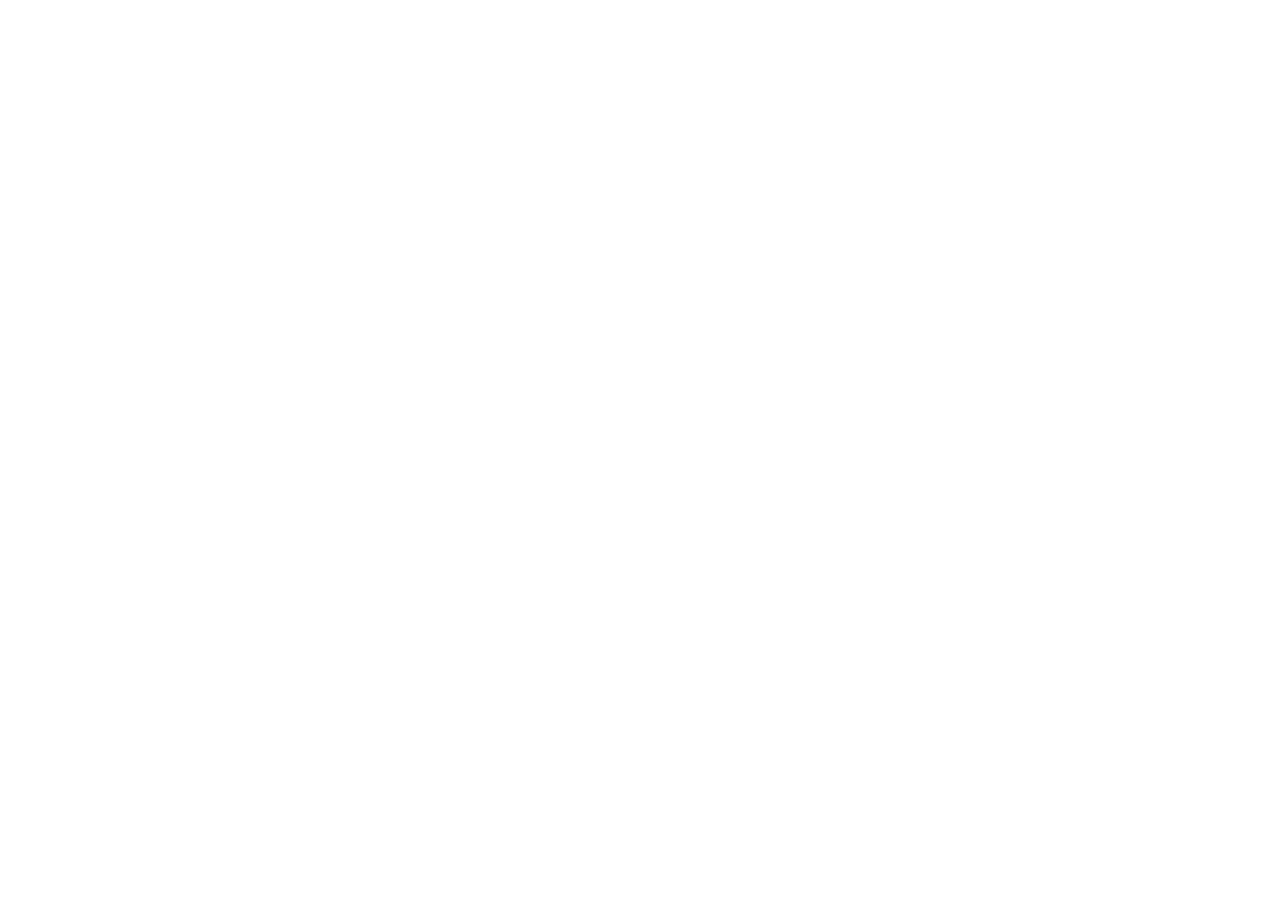
==== index.html @ 95be3ade "第一次提交" ====
<!DOCTYPE html>
<html lang="zh-CN">

<head>
    <meta charset="UTF-8">
    <meta name="viewport" content="width=device-width, user-scalable=no, initial-scale=1.0, maximum-scale=1.0, minimum-scale=1.0">
    <meta http-equiv="X-UA-Compatible" content="ie=edge">
    <title>Document</title>
</head>

<body>

</body>

</html>
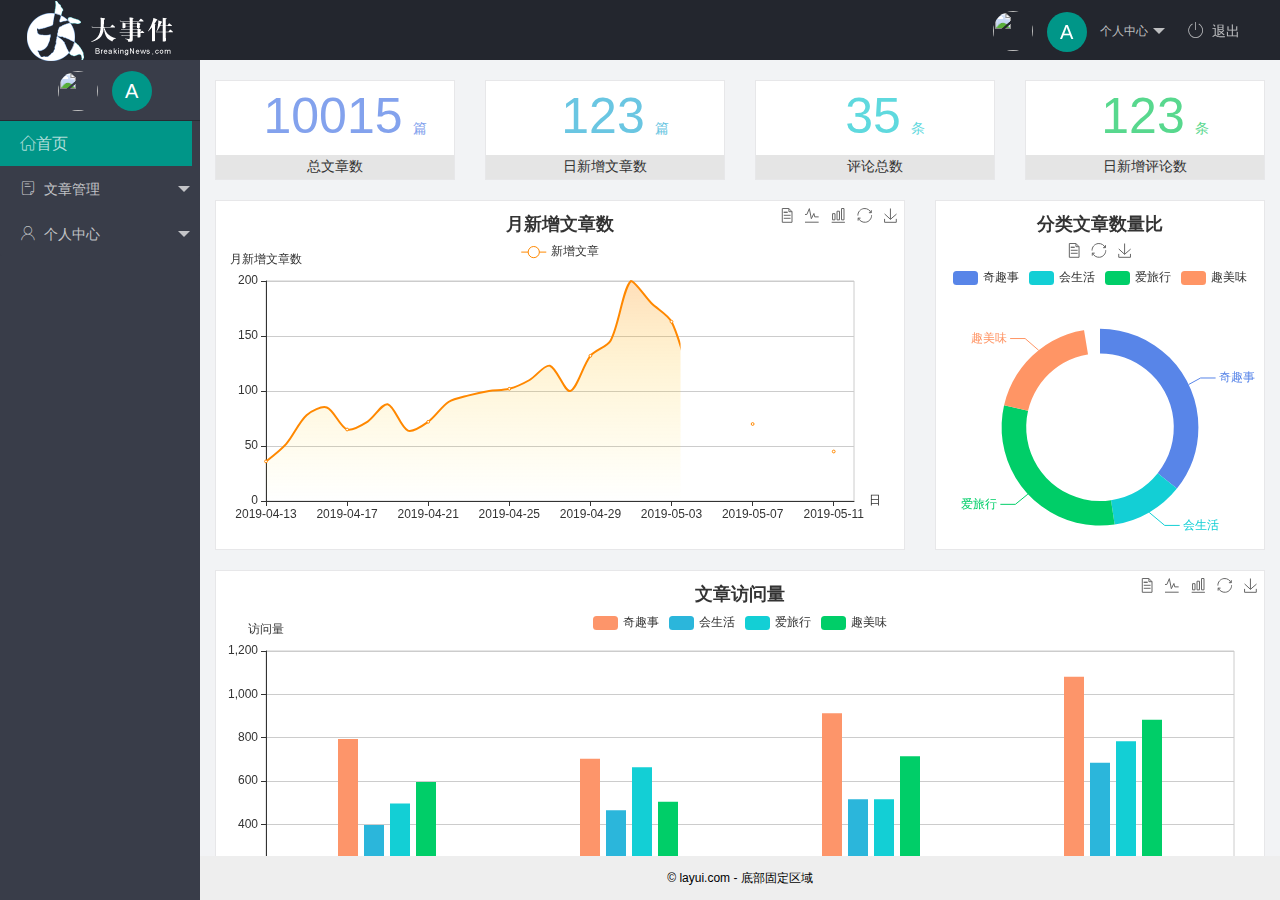
==== commit 7e9311ab: "完成首页开发" ====
--- a/index.html
+++ b/index.html
@@ -1,15 +1,96 @@
 <!DOCTYPE html>
-<html lang="zh-CN">
+<html>
 
 <head>
-    <meta charset="UTF-8">
-    <meta name="viewport" content="width=device-width, user-scalable=no, initial-scale=1.0, maximum-scale=1.0, minimum-scale=1.0">
-    <meta http-equiv="X-UA-Compatible" content="ie=edge">
-    <title>Document</title>
+    <meta charset="utf-8">
+    <meta name="viewport" content="width=device-width, initial-scale=1, maximum-scale=1">
+    <title>layout 后台大布局 - Layui</title>
+    <link rel="stylesheet" href="./assets/lib/layui/css/layui.css">
+    <!-- 使用第三方字体图标库，要引入相关字体图标css样式,是通过span标签引入的 -->
+    <link rel="stylesheet" href="./assets/fonts/iconfont.css">
+    <link rel="stylesheet" href="/assets/css/index.css">
 </head>
 
-<body>
+<body class=" layui-layout-body">
+    <div class="layui-layout layui-layout-admin">
+        <div class="layui-header">
+            <div class="layui-logo">
+                <img src="./assets/images/logo.png" alt="">
+            </div>
+            <!-- 头部区域（可配合layui已有的水平导航） -->
 
+            <ul class="layui-nav layui-layout-right">
+                <li class="layui-nav-item">
+                    <a href="javascript:;" class="userinfo">
+                        <img src="http://t.cn/RCzsdCq" class="layui-nav-img">
+                        <span class="text-avatar">A</span>
+                        个人中心
+                    </a>
+                    <dl class="layui-nav-child">
+                        <dd><a href="">基本资料</a></dd>
+                        <dd><a href="">安全设置</a></dd>
+                        <dd><a href="">重置密码</a></dd>
+                    </dl>
+                </li>
+
+                <li class="layui-nav-item"><a href="javascript:;" class="btnlogout"><span
+                            class="iconfont icon-tuichu"></span>退出</a></li>
+            </ul>
+        </div>
+
+        <div class="layui-side layui-bg-black">
+            <div class="layui-side-scroll">
+                <!-- 左侧单行头部区域 -->
+                <div class="userinfo">
+                    <img src="http://t.cn/RCzsdCq" class="layui-nav-img">
+                    <span class="text-avatar">A</span>
+                    <span class="welcome"></span>
+                </div>
+                <!-- 左侧导航区域（可配合layui已有的垂直导航） -->
+                <!--lay-shrink="all"在layui官网里面，页面元素，导航的导航基础属性里面，表示添加了这份个属性，便会让导航栏的打开状态互斥  -->
+                <ul class="layui-nav layui-nav-tree" lay-filter="test" lay-shrink="all">
+                    <li class="layui-nav-item"><a href="/home/dashboard.html" target="fm"
+                            class=" iconfont icon-home layui-this"></span>首页</a>
+                    </li>
+                    <!-- 在使用layui这个插件的时候想修改样式，注意、观察相同结构不同表现得差异，比如这个侧边栏导航栏，折叠和不折叠是由于一个类名得不同 -->
+                    <li class="layui-nav-item ">
+                        <a class="" href="javascript:;"><span class="iconfont icon-16"></span>文章管理</a>
+                        <dl class="layui-nav-child">
+                            <dd><a href="javascript:;"><i class="layui-icon layui-icon-app"></i> 文章类别</a></dd>
+                            <dd><a href="javascript:;"><i class="layui-icon layui-icon-app"></i> 文章列表</a></dd>
+                            <dd><a href="javascript:;"><i class="layui-icon layui-icon-app"></i> 发布文章</a></dd>
+
+                        </dl>
+                    </li>
+                    <li class="layui-nav-item">
+                        <a href="javascript:;"><span class="iconfont icon-user"></span>个人中心</a>
+                        <dl class="layui-nav-child">
+                            <dd><a href="javascript:;"><i class="layui-icon layui-icon-app"></i> 基本资料</a></dd>
+                            <dd><a href="javascript:;"><i class="layui-icon layui-icon-app"></i> 更换头像</a></dd>
+                            <dd><a href="javascript:;"><i class="layui-icon layui-icon-app"></i> 重置密码</a></dd>
+
+                        </dl>
+                    </li>
+                </ul>
+            </div>
+        </div>
+
+        <div class="layui-body">
+            <!-- 内容主体区域 -->
+            <!-- 设置iframe 的标签，name属性用来指定当前iframe 的名称：src 属性用来规定在iframe 中显示的文档URL，在点击需要跳转的a链接中添加target属性=fm=》指向跳转的ifram额区域 -->
+            <iframe name="fm" src="./home/dashboard.html" frameborder="0"></iframe>
+        </div>
+
+        <div class="layui-footer">
+            <!-- 底部固定区域 -->
+            © layui.com - 底部固定区域
+        </div>
+    </div>
+    <script src="./assets/lib/layui/layui.all.js"></script>
+    <script src="./assets/lib/jquery.js"></script>
+    <!-- 在该文件中会进行根路径的拼接 -->
+    <script src="./assets/js/baseAPI.js"></script>
+    <script src="./assets/js/index.js"></script>
 </body>
 
 </html>--- a/assets/lib/layui/css/layui.css
+++ b/assets/lib/layui/css/layui.css
@@ -0,0 +1,2 @@
+/** layui-v2.5.5 MIT License By https://www.layui.com */
+ .layui-inline,img{display:inline-block;vertical-align:middle}h1,h2,h3,h4,h5,h6{font-weight:400}.layui-edge,.layui-header,.layui-inline,.layui-main{position:relative}.layui-body,.layui-edge,.layui-elip{overflow:hidden}.layui-btn,.layui-edge,.layui-inline,img{vertical-align:middle}.layui-btn,.layui-disabled,.layui-icon,.layui-unselect{-moz-user-select:none;-webkit-user-select:none;-ms-user-select:none}.layui-elip,.layui-form-checkbox span,.layui-form-pane .layui-form-label{text-overflow:ellipsis;white-space:nowrap}.layui-breadcrumb,.layui-tree-btnGroup{visibility:hidden}blockquote,body,button,dd,div,dl,dt,form,h1,h2,h3,h4,h5,h6,input,li,ol,p,pre,td,textarea,th,ul{margin:0;padding:0;-webkit-tap-highlight-color:rgba(0,0,0,0)}a:active,a:hover{outline:0}img{border:none}li{list-style:none}table{border-collapse:collapse;border-spacing:0}h4,h5,h6{font-size:100%}button,input,optgroup,option,select,textarea{font-family:inherit;font-size:inherit;font-style:inherit;font-weight:inherit;outline:0}pre{white-space:pre-wrap;white-space:-moz-pre-wrap;white-space:-pre-wrap;white-space:-o-pre-wrap;word-wrap:break-word}body{line-height:24px;font:14px Helvetica Neue,Helvetica,PingFang SC,Tahoma,Arial,sans-serif}hr{height:1px;margin:10px 0;border:0;clear:both}a{color:#333;text-decoration:none}a:hover{color:#777}a cite{font-style:normal;*cursor:pointer}.layui-border-box,.layui-border-box *{box-sizing:border-box}.layui-box,.layui-box *{box-sizing:content-box}.layui-clear{clear:both;*zoom:1}.layui-clear:after{content:'\20';clear:both;*zoom:1;display:block;height:0}.layui-inline{*display:inline;*zoom:1}.layui-edge{display:inline-block;width:0;height:0;border-width:6px;border-style:dashed;border-color:transparent}.layui-edge-top{top:-4px;border-bottom-color:#999;border-bottom-style:solid}.layui-edge-right{border-left-color:#999;border-left-style:solid}.layui-edge-bottom{top:2px;border-top-color:#999;border-top-style:solid}.layui-edge-left{border-right-color:#999;border-right-style:solid}.layui-disabled,.layui-disabled:hover{color:#d2d2d2!important;cursor:not-allowed!important}.layui-circle{border-radius:100%}.layui-show{display:block!important}.layui-hide{display:none!important}@font-face{font-family:layui-icon;src:url(../font/iconfont.eot?v=250);src:url(../font/iconfont.eot?v=250#iefix) format('embedded-opentype'),url(../font/iconfont.woff2?v=250) format('woff2'),url(../font/iconfont.woff?v=250) format('woff'),url(../font/iconfont.ttf?v=250) format('truetype'),url(../font/iconfont.svg?v=250#layui-icon) format('svg')}.layui-icon{font-family:layui-icon!important;font-size:16px;font-style:normal;-webkit-font-smoothing:antialiased;-moz-osx-font-smoothing:grayscale}.layui-icon-reply-fill:before{content:"\e611"}.layui-icon-set-fill:before{content:"\e614"}.layui-icon-menu-fill:before{content:"\e60f"}.layui-icon-search:before{content:"\e615"}.layui-icon-share:before{content:"\e641"}.layui-icon-set-sm:before{content:"\e620"}.layui-icon-engine:before{content:"\e628"}.layui-icon-close:before{content:"\1006"}.layui-icon-close-fill:before{content:"\1007"}.layui-icon-chart-screen:before{content:"\e629"}.layui-icon-star:before{content:"\e600"}.layui-icon-circle-dot:before{content:"\e617"}.layui-icon-chat:before{content:"\e606"}.layui-icon-release:before{content:"\e609"}.layui-icon-list:before{content:"\e60a"}.layui-icon-chart:before{content:"\e62c"}.layui-icon-ok-circle:before{content:"\1005"}.layui-icon-layim-theme:before{content:"\e61b"}.layui-icon-table:before{content:"\e62d"}.layui-icon-right:before{content:"\e602"}.layui-icon-left:before{content:"\e603"}.layui-icon-cart-simple:before{content:"\e698"}.layui-icon-face-cry:before{content:"\e69c"}.layui-icon-face-smile:before{content:"\e6af"}.layui-icon-survey:before{content:"\e6b2"}.layui-icon-tree:before{content:"\e62e"}.layui-icon-upload-circle:before{content:"\e62f"}.layui-icon-add-circle:before{content:"\e61f"}.layui-icon-download-circle:before{content:"\e601"}.layui-icon-templeate-1:before{content:"\e630"}.layui-icon-util:before{content:"\e631"}.layui-icon-face-surprised:before{content:"\e664"}.layui-icon-edit:before{content:"\e642"}.layui-icon-speaker:before{content:"\e645"}.layui-icon-down:before{content:"\e61a"}.layui-icon-file:before{content:"\e621"}.layui-icon-layouts:before{content:"\e632"}.layui-icon-rate-half:before{content:"\e6c9"}.layui-icon-add-circle-fine:before{content:"\e608"}.layui-icon-prev-circle:before{content:"\e633"}.layui-icon-read:before{content:"\e705"}.layui-icon-404:before{content:"\e61c"}.layui-icon-carousel:before{content:"\e634"}.layui-icon-help:before{content:"\e607"}.layui-icon-code-circle:before{content:"\e635"}.layui-icon-water:before{content:"\e636"}.layui-icon-username:before{content:"\e66f"}.layui-icon-find-fill:before{content:"\e670"}.layui-icon-about:before{content:"\e60b"}.layui-icon-location:before{content:"\e715"}.layui-icon-up:before{content:"\e619"}.layui-icon-pause:before{content:"\e651"}.layui-icon-date:before{content:"\e637"}.layui-icon-layim-uploadfile:before{content:"\e61d"}.layui-icon-delete:before{content:"\e640"}.layui-icon-play:before{content:"\e652"}.layui-icon-top:before{content:"\e604"}.layui-icon-friends:before{content:"\e612"}.layui-icon-refresh-3:before{content:"\e9aa"}.layui-icon-ok:before{content:"\e605"}.layui-icon-layer:before{content:"\e638"}.layui-icon-face-smile-fine:before{content:"\e60c"}.layui-icon-dollar:before{content:"\e659"}.layui-icon-group:before{content:"\e613"}.layui-icon-layim-download:before{content:"\e61e"}.layui-icon-picture-fine:before{content:"\e60d"}.layui-icon-link:before{content:"\e64c"}.layui-icon-diamond:before{content:"\e735"}.layui-icon-log:before{content:"\e60e"}.layui-icon-rate-solid:before{content:"\e67a"}.layui-icon-fonts-del:before{content:"\e64f"}.layui-icon-unlink:before{content:"\e64d"}.layui-icon-fonts-clear:before{content:"\e639"}.layui-icon-triangle-r:before{content:"\e623"}.layui-icon-circle:before{content:"\e63f"}.layui-icon-radio:before{content:"\e643"}.layui-icon-align-center:before{content:"\e647"}.layui-icon-align-right:before{content:"\e648"}.layui-icon-align-left:before{content:"\e649"}.layui-icon-loading-1:before{content:"\e63e"}.layui-icon-return:before{content:"\e65c"}.layui-icon-fonts-strong:before{content:"\e62b"}.layui-icon-upload:before{content:"\e67c"}.layui-icon-dialogue:before{content:"\e63a"}.layui-icon-video:before{content:"\e6ed"}.layui-icon-headset:before{content:"\e6fc"}.layui-icon-cellphone-fine:before{content:"\e63b"}.layui-icon-add-1:before{content:"\e654"}.layui-icon-face-smile-b:before{content:"\e650"}.layui-icon-fonts-html:before{content:"\e64b"}.layui-icon-form:before{content:"\e63c"}.layui-icon-cart:before{content:"\e657"}.layui-icon-camera-fill:before{content:"\e65d"}.layui-icon-tabs:before{content:"\e62a"}.layui-icon-fonts-code:before{content:"\e64e"}.layui-icon-fire:before{content:"\e756"}.layui-icon-set:before{content:"\e716"}.layui-icon-fonts-u:before{content:"\e646"}.layui-icon-triangle-d:before{content:"\e625"}.layui-icon-tips:before{content:"\e702"}.layui-icon-picture:before{content:"\e64a"}.layui-icon-more-vertical:before{content:"\e671"}.layui-icon-flag:before{content:"\e66c"}.layui-icon-loading:before{content:"\e63d"}.layui-icon-fonts-i:before{content:"\e644"}.layui-icon-refresh-1:before{content:"\e666"}.layui-icon-rmb:before{content:"\e65e"}.layui-icon-home:before{content:"\e68e"}.layui-icon-user:before{content:"\e770"}.layui-icon-notice:before{content:"\e667"}.layui-icon-login-weibo:before{content:"\e675"}.layui-icon-voice:before{content:"\e688"}.layui-icon-upload-drag:before{content:"\e681"}.layui-icon-login-qq:before{content:"\e676"}.layui-icon-snowflake:before{content:"\e6b1"}.layui-icon-file-b:before{content:"\e655"}.layui-icon-template:before{content:"\e663"}.layui-icon-auz:before{content:"\e672"}.layui-icon-console:before{content:"\e665"}.layui-icon-app:before{content:"\e653"}.layui-icon-prev:before{content:"\e65a"}.layui-icon-website:before{content:"\e7ae"}.layui-icon-next:before{content:"\e65b"}.layui-icon-component:before{content:"\e857"}.layui-icon-more:before{content:"\e65f"}.layui-icon-login-wechat:before{content:"\e677"}.layui-icon-shrink-right:before{content:"\e668"}.layui-icon-spread-left:before{content:"\e66b"}.layui-icon-camera:before{content:"\e660"}.layui-icon-note:before{content:"\e66e"}.layui-icon-refresh:before{content:"\e669"}.layui-icon-female:before{content:"\e661"}.layui-icon-male:before{content:"\e662"}.layui-icon-password:before{content:"\e673"}.layui-icon-senior:before{content:"\e674"}.layui-icon-theme:before{content:"\e66a"}.layui-icon-tread:before{content:"\e6c5"}.layui-icon-praise:before{content:"\e6c6"}.layui-icon-star-fill:before{content:"\e658"}.layui-icon-rate:before{content:"\e67b"}.layui-icon-template-1:before{content:"\e656"}.layui-icon-vercode:before{content:"\e679"}.layui-icon-cellphone:before{content:"\e678"}.layui-icon-screen-full:before{content:"\e622"}.layui-icon-screen-restore:before{content:"\e758"}.layui-icon-cols:before{content:"\e610"}.layui-icon-export:before{content:"\e67d"}.layui-icon-print:before{content:"\e66d"}.layui-icon-slider:before{content:"\e714"}.layui-icon-addition:before{content:"\e624"}.layui-icon-subtraction:before{content:"\e67e"}.layui-icon-service:before{content:"\e626"}.layui-icon-transfer:before{content:"\e691"}.layui-main{width:1140px;margin:0 auto}.layui-header{z-index:1000;height:60px}.layui-header a:hover{transition:all .5s;-webkit-transition:all .5s}.layui-side{position:fixed;left:0;top:0;bottom:0;z-index:999;width:200px;overflow-x:hidden}.layui-side-scroll{position:relative;width:220px;height:100%;overflow-x:hidden}.layui-body{position:absolute;left:200px;right:0;top:0;bottom:0;z-index:998;width:auto;overflow-y:auto;box-sizing:border-box}.layui-layout-body{overflow:hidden}.layui-layout-admin .layui-header{background-color:#23262E}.layui-layout-admin .layui-side{top:60px;width:200px;overflow-x:hidden}.layui-layout-admin .layui-body{position:fixed;top:60px;bottom:44px}.layui-layout-admin .layui-main{width:auto;margin:0 15px}.layui-layout-admin .layui-footer{position:fixed;left:200px;right:0;bottom:0;height:44px;line-height:44px;padding:0 15px;background-color:#eee}.layui-layout-admin .layui-logo{position:absolute;left:0;top:0;width:200px;height:100%;line-height:60px;text-align:center;color:#009688;font-size:16px}.layui-layout-admin .layui-header .layui-nav{background:0 0}.layui-layout-left{position:absolute!important;left:200px;top:0}.layui-layout-right{position:absolute!important;right:0;top:0}.layui-container{position:relative;margin:0 auto;padding:0 15px;box-sizing:border-box}.layui-fluid{position:relative;margin:0 auto;padding:0 15px}.layui-row:after,.layui-row:before{content:'';display:block;clear:both}.layui-col-lg1,.layui-col-lg10,.layui-col-lg11,.layui-col-lg12,.layui-col-lg2,.layui-col-lg3,.layui-col-lg4,.layui-col-lg5,.layui-col-lg6,.layui-col-lg7,.layui-col-lg8,.layui-col-lg9,.layui-col-md1,.layui-col-md10,.layui-col-md11,.layui-col-md12,.layui-col-md2,.layui-col-md3,.layui-col-md4,.layui-col-md5,.layui-col-md6,.layui-col-md7,.layui-col-md8,.layui-col-md9,.layui-col-sm1,.layui-col-sm10,.layui-col-sm11,.layui-col-sm12,.layui-col-sm2,.layui-col-sm3,.layui-col-sm4,.layui-col-sm5,.layui-col-sm6,.layui-col-sm7,.layui-col-sm8,.layui-col-sm9,.layui-col-xs1,.layui-col-xs10,.layui-col-xs11,.layui-col-xs12,.layui-col-xs2,.layui-col-xs3,.layui-col-xs4,.layui-col-xs5,.layui-col-xs6,.layui-col-xs7,.layui-col-xs8,.layui-col-xs9{position:relative;display:block;box-sizing:border-box}.layui-col-xs1,.layui-col-xs10,.layui-col-xs11,.layui-col-xs12,.layui-col-xs2,.layui-col-xs3,.layui-col-xs4,.layui-col-xs5,.layui-col-xs6,.layui-col-xs7,.layui-col-xs8,.layui-col-xs9{float:left}.layui-col-xs1{width:8.33333333%}.layui-col-xs2{width:16.66666667%}.layui-col-xs3{width:25%}.layui-col-xs4{width:33.33333333%}.layui-col-xs5{width:41.66666667%}.layui-col-xs6{width:50%}.layui-col-xs7{width:58.33333333%}.layui-col-xs8{width:66.66666667%}.layui-col-xs9{width:75%}.layui-col-xs10{width:83.33333333%}.layui-col-xs11{width:91.66666667%}.layui-col-xs12{width:100%}.layui-col-xs-offset1{margin-left:8.33333333%}.layui-col-xs-offset2{margin-left:16.66666667%}.layui-col-xs-offset3{margin-left:25%}.layui-col-xs-offset4{margin-left:33.33333333%}.layui-col-xs-offset5{margin-left:41.66666667%}.layui-col-xs-offset6{margin-left:50%}.layui-col-xs-offset7{margin-left:58.33333333%}.layui-col-xs-offset8{margin-left:66.66666667%}.layui-col-xs-offset9{margin-left:75%}.layui-col-xs-offset10{margin-left:83.33333333%}.layui-col-xs-offset11{margin-left:91.66666667%}.layui-col-xs-offset12{margin-left:100%}@media screen and (max-width:768px){.layui-hide-xs{display:none!important}.layui-show-xs-block{display:block!important}.layui-show-xs-inline{display:inline!important}.layui-show-xs-inline-block{display:inline-block!important}}@media screen and (min-width:768px){.layui-container{width:750px}.layui-hide-sm{display:none!important}.layui-show-sm-block{display:block!important}.layui-show-sm-inline{display:inline!important}.layui-show-sm-inline-block{display:inline-block!important}.layui-col-sm1,.layui-col-sm10,.layui-col-sm11,.layui-col-sm12,.layui-col-sm2,.layui-col-sm3,.layui-col-sm4,.layui-col-sm5,.layui-col-sm6,.layui-col-sm7,.layui-col-sm8,.layui-col-sm9{float:left}.layui-col-sm1{width:8.33333333%}.layui-col-sm2{width:16.66666667%}.layui-col-sm3{width:25%}.layui-col-sm4{width:33.33333333%}.layui-col-sm5{width:41.66666667%}.layui-col-sm6{width:50%}.layui-col-sm7{width:58.33333333%}.layui-col-sm8{width:66.66666667%}.layui-col-sm9{width:75%}.layui-col-sm10{width:83.33333333%}.layui-col-sm11{width:91.66666667%}.layui-col-sm12{width:100%}.layui-col-sm-offset1{margin-left:8.33333333%}.layui-col-sm-offset2{margin-left:16.66666667%}.layui-col-sm-offset3{margin-left:25%}.layui-col-sm-offset4{margin-left:33.33333333%}.layui-col-sm-offset5{margin-left:41.66666667%}.layui-col-sm-offset6{margin-left:50%}.layui-col-sm-offset7{margin-left:58.33333333%}.layui-col-sm-offset8{margin-left:66.66666667%}.layui-col-sm-offset9{margin-left:75%}.layui-col-sm-offset10{margin-left:83.33333333%}.layui-col-sm-offset11{margin-left:91.66666667%}.layui-col-sm-offset12{margin-left:100%}}@media screen and (min-width:992px){.layui-container{width:970px}.layui-hide-md{display:none!important}.layui-show-md-block{display:block!important}.layui-show-md-inline{display:inline!important}.layui-show-md-inline-block{display:inline-block!important}.layui-col-md1,.layui-col-md10,.layui-col-md11,.layui-col-md12,.layui-col-md2,.layui-col-md3,.layui-col-md4,.layui-col-md5,.layui-col-md6,.layui-col-md7,.layui-col-md8,.layui-col-md9{float:left}.layui-col-md1{width:8.33333333%}.layui-col-md2{width:16.66666667%}.layui-col-md3{width:25%}.layui-col-md4{width:33.33333333%}.layui-col-md5{width:41.66666667%}.layui-col-md6{width:50%}.layui-col-md7{width:58.33333333%}.layui-col-md8{width:66.66666667%}.layui-col-md9{width:75%}.layui-col-md10{width:83.33333333%}.layui-col-md11{width:91.66666667%}.layui-col-md12{width:100%}.layui-col-md-offset1{margin-left:8.33333333%}.layui-col-md-offset2{margin-left:16.66666667%}.layui-col-md-offset3{margin-left:25%}.layui-col-md-offset4{margin-left:33.33333333%}.layui-col-md-offset5{margin-left:41.66666667%}.layui-col-md-offset6{margin-left:50%}.layui-col-md-offset7{margin-left:58.33333333%}.layui-col-md-offset8{margin-left:66.66666667%}.layui-col-md-offset9{margin-left:75%}.layui-col-md-offset10{margin-left:83.33333333%}.layui-col-md-offset11{margin-left:91.66666667%}.layui-col-md-offset12{margin-left:100%}}@media screen and (min-width:1200px){.layui-container{width:1170px}.layui-hide-lg{display:none!important}.layui-show-lg-block{display:block!important}.layui-show-lg-inline{display:inline!important}.layui-show-lg-inline-block{display:inline-block!important}.layui-col-lg1,.layui-col-lg10,.layui-col-lg11,.layui-col-lg12,.layui-col-lg2,.layui-col-lg3,.layui-col-lg4,.layui-col-lg5,.layui-col-lg6,.layui-col-lg7,.layui-col-lg8,.layui-col-lg9{float:left}.layui-col-lg1{width:8.33333333%}.layui-col-lg2{width:16.66666667%}.layui-col-lg3{width:25%}.layui-col-lg4{width:33.33333333%}.layui-col-lg5{width:41.66666667%}.layui-col-lg6{width:50%}.layui-col-lg7{width:58.33333333%}.layui-col-lg8{width:66.66666667%}.layui-col-lg9{width:75%}.layui-col-lg10{width:83.33333333%}.layui-col-lg11{width:91.66666667%}.layui-col-lg12{width:100%}.layui-col-lg-offset1{margin-left:8.33333333%}.layui-col-lg-offset2{margin-left:16.66666667%}.layui-col-lg-offset3{margin-left:25%}.layui-col-lg-offset4{margin-left:33.33333333%}.layui-col-lg-offset5{margin-left:41.66666667%}.layui-col-lg-offset6{margin-left:50%}.layui-col-lg-offset7{margin-left:58.33333333%}.layui-col-lg-offset8{margin-left:66.66666667%}.layui-col-lg-offset9{margin-left:75%}.layui-col-lg-offset10{margin-left:83.33333333%}.layui-col-lg-offset11{margin-left:91.66666667%}.layui-col-lg-offset12{margin-left:100%}}.layui-col-space1{margin:-.5px}.layui-col-space1>*{padding:.5px}.layui-col-space3{margin:-1.5px}.layui-col-space3>*{padding:1.5px}.layui-col-space5{margin:-2.5px}.layui-col-space5>*{padding:2.5px}.layui-col-space8{margin:-3.5px}.layui-col-space8>*{padding:3.5px}.layui-col-space10{margin:-5px}.layui-col-space10>*{padding:5px}.layui-col-space12{margin:-6px}.layui-col-space12>*{padding:6px}.layui-col-space15{margin:-7.5px}.layui-col-space15>*{padding:7.5px}.layui-col-space18{margin:-9px}.layui-col-space18>*{padding:9px}.layui-col-space20{margin:-10px}.layui-col-space20>*{padding:10px}.layui-col-space22{margin:-11px}.layui-col-space22>*{padding:11px}.layui-col-space25{margin:-12.5px}.layui-col-space25>*{padding:12.5px}.layui-col-space30{margin:-15px}.layui-col-space30>*{padding:15px}.layui-btn,.layui-input,.layui-select,.layui-textarea,.layui-upload-button{outline:0;-webkit-appearance:none;transition:all .3s;-webkit-transition:all .3s;box-sizing:border-box}.layui-elem-quote{margin-bottom:10px;padding:15px;line-height:22px;border-left:5px solid #009688;border-radius:0 2px 2px 0;background-color:#f2f2f2}.layui-quote-nm{border-style:solid;border-width:1px 1px 1px 5px;background:0 0}.layui-elem-field{margin-bottom:10px;padding:0;border-width:1px;border-style:solid}.layui-elem-field legend{margin-left:20px;padding:0 10px;font-size:20px;font-weight:300}.layui-field-title{margin:10px 0 20px;border-width:1px 0 0}.layui-field-box{padding:10px 15px}.layui-field-title .layui-field-box{padding:10px 0}.layui-progress{position:relative;height:6px;border-radius:20px;background-color:#e2e2e2}.layui-progress-bar{position:absolute;left:0;top:0;width:0;max-width:100%;height:6px;border-radius:20px;text-align:right;background-color:#5FB878;transition:all .3s;-webkit-transition:all .3s}.layui-progress-big,.layui-progress-big .layui-progress-bar{height:18px;line-height:18px}.layui-progress-text{position:relative;top:-20px;line-height:18px;font-size:12px;color:#666}.layui-progress-big .layui-progress-text{position:static;padding:0 10px;color:#fff}.layui-collapse{border-width:1px;border-style:solid;border-radius:2px}.layui-colla-content,.layui-colla-item{border-top-width:1px;border-top-style:solid}.layui-colla-item:first-child{border-top:none}.layui-colla-title{position:relative;height:42px;line-height:42px;padding:0 15px 0 35px;color:#333;background-color:#f2f2f2;cursor:pointer;font-size:14px;overflow:hidden}.layui-colla-content{display:none;padding:10px 15px;line-height:22px;color:#666}.layui-colla-icon{position:absolute;left:15px;top:0;font-size:14px}.layui-card{margin-bottom:15px;border-radius:2px;background-color:#fff;box-shadow:0 1px 2px 0 rgba(0,0,0,.05)}.layui-card:last-child{margin-bottom:0}.layui-card-header{position:relative;height:42px;line-height:42px;padding:0 15px;border-bottom:1px solid #f6f6f6;color:#333;border-radius:2px 2px 0 0;font-size:14px}.layui-bg-black,.layui-bg-blue,.layui-bg-cyan,.layui-bg-green,.layui-bg-orange,.layui-bg-red{color:#fff!important}.layui-card-body{position:relative;padding:10px 15px;line-height:24px}.layui-card-body[pad15]{padding:15px}.layui-card-body[pad20]{padding:20px}.layui-card-body .layui-table{margin:5px 0}.layui-card .layui-tab{margin:0}.layui-panel-window{position:relative;padding:15px;border-radius:0;border-top:5px solid #E6E6E6;background-color:#fff}.layui-auxiliar-moving{position:fixed;left:0;right:0;top:0;bottom:0;width:100%;height:100%;background:0 0;z-index:9999999999}.layui-form-label,.layui-form-mid,.layui-form-select,.layui-input-block,.layui-input-inline,.layui-textarea{position:relative}.layui-bg-red{background-color:#FF5722!important}.layui-bg-orange{background-color:#FFB800!important}.layui-bg-green{background-color:#009688!important}.layui-bg-cyan{background-color:#2F4056!important}.layui-bg-blue{background-color:#1E9FFF!important}.layui-bg-black{background-color:#393D49!important}.layui-bg-gray{background-color:#eee!important;color:#666!important}.layui-badge-rim,.layui-colla-content,.layui-colla-item,.layui-collapse,.layui-elem-field,.layui-form-pane .layui-form-item[pane],.layui-form-pane .layui-form-label,.layui-input,.layui-layedit,.layui-layedit-tool,.layui-quote-nm,.layui-select,.layui-tab-bar,.layui-tab-card,.layui-tab-title,.layui-tab-title .layui-this:after,.layui-textarea{border-color:#e6e6e6}.layui-timeline-item:before,hr{background-color:#e6e6e6}.layui-text{line-height:22px;font-size:14px;color:#666}.layui-text h1,.layui-text h2,.layui-text h3{font-weight:500;color:#333}.layui-text h1{font-size:30px}.layui-text h2{font-size:24px}.layui-text h3{font-size:18px}.layui-text a:not(.layui-btn){color:#01AAED}.layui-text a:not(.layui-btn):hover{text-decoration:underline}.layui-text ul{padding:5px 0 5px 15px}.layui-text ul li{margin-top:5px;list-style-type:disc}.layui-text em,.layui-word-aux{color:#999!important;padding:0 5px!important}.layui-btn{display:inline-block;height:38px;line-height:38px;padding:0 18px;background-color:#009688;color:#fff;white-space:nowrap;text-align:center;font-size:14px;border:none;border-radius:2px;cursor:pointer}.layui-btn:hover{opacity:.8;filter:alpha(opacity=80);color:#fff}.layui-btn:active{opacity:1;filter:alpha(opacity=100)}.layui-btn+.layui-btn{margin-left:10px}.layui-btn-container{font-size:0}.layui-btn-container .layui-btn{margin-right:10px;margin-bottom:10px}.layui-btn-container .layui-btn+.layui-btn{margin-left:0}.layui-table .layui-btn-container .layui-btn{margin-bottom:9px}.layui-btn-radius{border-radius:100px}.layui-btn .layui-icon{margin-right:3px;font-size:18px;vertical-align:bottom;vertical-align:middle\9}.layui-btn-primary{border:1px solid #C9C9C9;background-color:#fff;color:#555}.layui-btn-primary:hover{border-color:#009688;color:#333}.layui-btn-normal{background-color:#1E9FFF}.layui-btn-warm{background-color:#FFB800}.layui-btn-danger{background-color:#FF5722}.layui-btn-checked{background-color:#5FB878}.layui-btn-disabled,.layui-btn-disabled:active,.layui-btn-disabled:hover{border:1px solid #e6e6e6;background-color:#FBFBFB;color:#C9C9C9;cursor:not-allowed;opacity:1}.layui-btn-lg{height:44px;line-height:44px;padding:0 25px;font-size:16px}.layui-btn-sm{height:30px;line-height:30px;padding:0 10px;font-size:12px}.layui-btn-sm i{font-size:16px!important}.layui-btn-xs{height:22px;line-height:22px;padding:0 5px;font-size:12px}.layui-btn-xs i{font-size:14px!important}.layui-btn-group{display:inline-block;vertical-align:middle;font-size:0}.layui-btn-group .layui-btn{margin-left:0!important;margin-right:0!important;border-left:1px solid rgba(255,255,255,.5);border-radius:0}.layui-btn-group .layui-btn-primary{border-left:none}.layui-btn-group .layui-btn-primary:hover{border-color:#C9C9C9;color:#009688}.layui-btn-group .layui-btn:first-child{border-left:none;border-radius:2px 0 0 2px}.layui-btn-group .layui-btn-primary:first-child{border-left:1px solid #c9c9c9}.layui-btn-group .layui-btn:last-child{border-radius:0 2px 2px 0}.layui-btn-group .layui-btn+.layui-btn{margin-left:0}.layui-btn-group+.layui-btn-group{margin-left:10px}.layui-btn-fluid{width:100%}.layui-input,.layui-select,.layui-textarea{height:38px;line-height:1.3;line-height:38px\9;border-width:1px;border-style:solid;background-color:#fff;border-radius:2px}.layui-input::-webkit-input-placeholder,.layui-select::-webkit-input-placeholder,.layui-textarea::-webkit-input-placeholder{line-height:1.3}.layui-input,.layui-textarea{display:block;width:100%;padding-left:10px}.layui-input:hover,.layui-textarea:hover{border-color:#D2D2D2!important}.layui-input:focus,.layui-textarea:focus{border-color:#C9C9C9!important}.layui-textarea{min-height:100px;height:auto;line-height:20px;padding:6px 10px;resize:vertical}.layui-select{padding:0 10px}.layui-form input[type=checkbox],.layui-form input[type=radio],.layui-form select{display:none}.layui-form [lay-ignore]{display:initial}.layui-form-item{margin-bottom:15px;clear:both;*zoom:1}.layui-form-item:after{content:'\20';clear:both;*zoom:1;display:block;height:0}.layui-form-label{float:left;display:block;padding:9px 15px;width:80px;font-weight:400;line-height:20px;text-align:right}.layui-form-label-col{display:block;float:none;padding:9px 0;line-height:20px;text-align:left}.layui-form-item .layui-inline{margin-bottom:5px;margin-right:10px}.layui-input-block{margin-left:110px;min-height:36px}.layui-input-inline{display:inline-block;vertical-align:middle}.layui-form-item .layui-input-inline{float:left;width:190px;margin-right:10px}.layui-form-text .layui-input-inline{width:auto}.layui-form-mid{float:left;display:block;padding:9px 0!important;line-height:20px;margin-right:10px}.layui-form-danger+.layui-form-select .layui-input,.layui-form-danger:focus{border-color:#FF5722!important}.layui-form-select .layui-input{padding-right:30px;cursor:pointer}.layui-form-select .layui-edge{position:absolute;right:10px;top:50%;margin-top:-3px;cursor:pointer;border-width:6px;border-top-color:#c2c2c2;border-top-style:solid;transition:all .3s;-webkit-transition:all .3s}.layui-form-select dl{display:none;position:absolute;left:0;top:42px;padding:5px 0;z-index:899;min-width:100%;border:1px solid #d2d2d2;max-height:300px;overflow-y:auto;background-color:#fff;border-radius:2px;box-shadow:0 2px 4px rgba(0,0,0,.12);box-sizing:border-box}.layui-form-select dl dd,.layui-form-select dl dt{padding:0 10px;line-height:36px;white-space:nowrap;overflow:hidden;text-overflow:ellipsis}.layui-form-select dl dt{font-size:12px;color:#999}.layui-form-select dl dd{cursor:pointer}.layui-form-select dl dd:hover{background-color:#f2f2f2;-webkit-transition:.5s all;transition:.5s all}.layui-form-select .layui-select-group dd{padding-left:20px}.layui-form-select dl dd.layui-select-tips{padding-left:10px!important;color:#999}.layui-form-select dl dd.layui-this{background-color:#5FB878;color:#fff}.layui-form-checkbox,.layui-form-select dl dd.layui-disabled{background-color:#fff}.layui-form-selected dl{display:block}.layui-form-checkbox,.layui-form-checkbox *,.layui-form-switch{display:inline-block;vertical-align:middle}.layui-form-selected .layui-edge{margin-top:-9px;-webkit-transform:rotate(180deg);transform:rotate(180deg);margin-top:-3px\9}:root .layui-form-selected .layui-edge{margin-top:-9px\0/IE9}.layui-form-selectup dl{top:auto;bottom:42px}.layui-select-none{margin:5px 0;text-align:center;color:#999}.layui-select-disabled .layui-disabled{border-color:#eee!important}.layui-select-disabled .layui-edge{border-top-color:#d2d2d2}.layui-form-checkbox{position:relative;height:30px;line-height:30px;margin-right:10px;padding-right:30px;cursor:pointer;font-size:0;-webkit-transition:.1s linear;transition:.1s linear;box-sizing:border-box}.layui-form-checkbox span{padding:0 10px;height:100%;font-size:14px;border-radius:2px 0 0 2px;background-color:#d2d2d2;color:#fff;overflow:hidden}.layui-form-checkbox:hover span{background-color:#c2c2c2}.layui-form-checkbox i{position:absolute;right:0;top:0;width:30px;height:28px;border:1px solid #d2d2d2;border-left:none;border-radius:0 2px 2px 0;color:#fff;font-size:20px;text-align:center}.layui-form-checkbox:hover i{border-color:#c2c2c2;color:#c2c2c2}.layui-form-checked,.layui-form-checked:hover{border-color:#5FB878}.layui-form-checked span,.layui-form-checked:hover span{background-color:#5FB878}.layui-form-checked i,.layui-form-checked:hover i{color:#5FB878}.layui-form-item .layui-form-checkbox{margin-top:4px}.layui-form-checkbox[lay-skin=primary]{height:auto!important;line-height:normal!important;min-width:18px;min-height:18px;border:none!important;margin-right:0;padding-left:28px;padding-right:0;background:0 0}.layui-form-checkbox[lay-skin=primary] span{padding-left:0;padding-right:15px;line-height:18px;background:0 0;color:#666}.layui-form-checkbox[lay-skin=primary] i{right:auto;left:0;width:16px;height:16px;line-height:16px;border:1px solid #d2d2d2;font-size:12px;border-radius:2px;background-color:#fff;-webkit-transition:.1s linear;transition:.1s linear}.layui-form-checkbox[lay-skin=primary]:hover i{border-color:#5FB878;color:#fff}.layui-form-checked[lay-skin=primary] i{border-color:#5FB878!important;background-color:#5FB878;color:#fff}.layui-checkbox-disbaled[lay-skin=primary] span{background:0 0!important;color:#c2c2c2}.layui-checkbox-disbaled[lay-skin=primary]:hover i{border-color:#d2d2d2}.layui-form-item .layui-form-checkbox[lay-skin=primary]{margin-top:10px}.layui-form-switch{position:relative;height:22px;line-height:22px;min-width:35px;padding:0 5px;margin-top:8px;border:1px solid #d2d2d2;border-radius:20px;cursor:pointer;background-color:#fff;-webkit-transition:.1s linear;transition:.1s linear}.layui-form-switch i{position:absolute;left:5px;top:3px;width:16px;height:16px;border-radius:20px;background-color:#d2d2d2;-webkit-transition:.1s linear;transition:.1s linear}.layui-form-switch em{position:relative;top:0;width:25px;margin-left:21px;padding:0!important;text-align:center!important;color:#999!important;font-style:normal!important;font-size:12px}.layui-form-onswitch{border-color:#5FB878;background-color:#5FB878}.layui-checkbox-disbaled,.layui-checkbox-disbaled i{border-color:#e2e2e2!important}.layui-form-onswitch i{left:100%;margin-left:-21px;background-color:#fff}.layui-form-onswitch em{margin-left:5px;margin-right:21px;color:#fff!important}.layui-checkbox-disbaled span{background-color:#e2e2e2!important}.layui-checkbox-disbaled:hover i{color:#fff!important}[lay-radio]{display:none}.layui-form-radio,.layui-form-radio *{display:inline-block;vertical-align:middle}.layui-form-radio{line-height:28px;margin:6px 10px 0 0;padding-right:10px;cursor:pointer;font-size:0}.layui-form-radio *{font-size:14px}.layui-form-radio>i{margin-right:8px;font-size:22px;color:#c2c2c2}.layui-form-radio>i:hover,.layui-form-radioed>i{color:#5FB878}.layui-radio-disbaled>i{color:#e2e2e2!important}.layui-form-pane .layui-form-label{width:110px;padding:8px 15px;height:38px;line-height:20px;border-width:1px;border-style:solid;border-radius:2px 0 0 2px;text-align:center;background-color:#FBFBFB;overflow:hidden;box-sizing:border-box}.layui-form-pane .layui-input-inline{margin-left:-1px}.layui-form-pane .layui-input-block{margin-left:110px;left:-1px}.layui-form-pane .layui-input{border-radius:0 2px 2px 0}.layui-form-pane .layui-form-text .layui-form-label{float:none;width:100%;border-radius:2px;box-sizing:border-box;text-align:left}.layui-form-pane .layui-form-text .layui-input-inline{display:block;margin:0;top:-1px;clear:both}.layui-form-pane .layui-form-text .layui-input-block{margin:0;left:0;top:-1px}.layui-form-pane .layui-form-text .layui-textarea{min-height:100px;border-radius:0 0 2px 2px}.layui-form-pane .layui-form-checkbox{margin:4px 0 4px 10px}.layui-form-pane .layui-form-radio,.layui-form-pane .layui-form-switch{margin-top:6px;margin-left:10px}.layui-form-pane .layui-form-item[pane]{position:relative;border-width:1px;border-style:solid}.layui-form-pane .layui-form-item[pane] .layui-form-label{position:absolute;left:0;top:0;height:100%;border-width:0 1px 0 0}.layui-form-pane .layui-form-item[pane] .layui-input-inline{margin-left:110px}@media screen and (max-width:450px){.layui-form-item .layui-form-label{text-overflow:ellipsis;overflow:hidden;white-space:nowrap}.layui-form-item .layui-inline{display:block;margin-right:0;margin-bottom:20px;clear:both}.layui-form-item .layui-inline:after{content:'\20';clear:both;display:block;height:0}.layui-form-item .layui-input-inline{display:block;float:none;left:-3px;width:auto;margin:0 0 10px 112px}.layui-form-item .layui-input-inline+.layui-form-mid{margin-left:110px;top:-5px;padding:0}.layui-form-item .layui-form-checkbox{margin-right:5px;margin-bottom:5px}}.layui-layedit{border-width:1px;border-style:solid;border-radius:2px}.layui-layedit-tool{padding:3px 5px;border-bottom-width:1px;border-bottom-style:solid;font-size:0}.layedit-tool-fixed{position:fixed;top:0;border-top:1px solid #e2e2e2}.layui-layedit-tool .layedit-tool-mid,.layui-layedit-tool .layui-icon{display:inline-block;vertical-align:middle;text-align:center;font-size:14px}.layui-layedit-tool .layui-icon{position:relative;width:32px;height:30px;line-height:30px;margin:3px 5px;color:#777;cursor:pointer;border-radius:2px}.layui-layedit-tool .layui-icon:hover{color:#393D49}.layui-layedit-tool .layui-icon:active{color:#000}.layui-layedit-tool .layedit-tool-active{background-color:#e2e2e2;color:#000}.layui-layedit-tool .layui-disabled,.layui-layedit-tool .layui-disabled:hover{color:#d2d2d2;cursor:not-allowed}.layui-layedit-tool .layedit-tool-mid{width:1px;height:18px;margin:0 10px;background-color:#d2d2d2}.layedit-tool-html{width:50px!important;font-size:30px!important}.layedit-tool-b,.layedit-tool-code,.layedit-tool-help{font-size:16px!important}.layedit-tool-d,.layedit-tool-face,.layedit-tool-image,.layedit-tool-unlink{font-size:18px!important}.layedit-tool-image input{position:absolute;font-size:0;left:0;top:0;width:100%;height:100%;opacity:.01;filter:Alpha(opacity=1);cursor:pointer}.layui-layedit-iframe iframe{display:block;width:100%}#LAY_layedit_code{overflow:hidden}.layui-laypage{display:inline-block;*display:inline;*zoom:1;vertical-align:middle;margin:10px 0;font-size:0}.layui-laypage>a:first-child,.layui-laypage>a:first-child em{border-radius:2px 0 0 2px}.layui-laypage>a:last-child,.layui-laypage>a:last-child em{border-radius:0 2px 2px 0}.layui-laypage>:first-child{margin-left:0!important}.layui-laypage>:last-child{margin-right:0!important}.layui-laypage a,.layui-laypage button,.layui-laypage input,.layui-laypage select,.layui-laypage span{border:1px solid #e2e2e2}.layui-laypage a,.layui-laypage span{display:inline-block;*display:inline;*zoom:1;vertical-align:middle;padding:0 15px;height:28px;line-height:28px;margin:0 -1px 5px 0;background-color:#fff;color:#333;font-size:12px}.layui-flow-more a *,.layui-laypage input,.layui-table-view select[lay-ignore]{display:inline-block}.layui-laypage a:hover{color:#009688}.layui-laypage em{font-style:normal}.layui-laypage .layui-laypage-spr{color:#999;font-weight:700}.layui-laypage a{text-decoration:none}.layui-laypage .layui-laypage-curr{position:relative}.layui-laypage .layui-laypage-curr em{position:relative;color:#fff}.layui-laypage .layui-laypage-curr .layui-laypage-em{position:absolute;left:-1px;top:-1px;padding:1px;width:100%;height:100%;background-color:#009688}.layui-laypage-em{border-radius:2px}.layui-laypage-next em,.layui-laypage-prev em{font-family:Sim sun;font-size:16px}.layui-laypage .layui-laypage-count,.layui-laypage .layui-laypage-limits,.layui-laypage .layui-laypage-refresh,.layui-laypage .layui-laypage-skip{margin-left:10px;margin-right:10px;padding:0;border:none}.layui-laypage .layui-laypage-limits,.layui-laypage .layui-laypage-refresh{vertical-align:top}.layui-laypage .layui-laypage-refresh i{font-size:18px;cursor:pointer}.layui-laypage select{height:22px;padding:3px;border-radius:2px;cursor:pointer}.layui-laypage .layui-laypage-skip{height:30px;line-height:30px;color:#999}.layui-laypage button,.layui-laypage input{height:30px;line-height:30px;border-radius:2px;vertical-align:top;background-color:#fff;box-sizing:border-box}.layui-laypage input{width:40px;margin:0 10px;padding:0 3px;text-align:center}.layui-laypage input:focus,.layui-laypage select:focus{border-color:#009688!important}.layui-laypage button{margin-left:10px;padding:0 10px;cursor:pointer}.layui-table,.layui-table-view{margin:10px 0}.layui-flow-more{margin:10px 0;text-align:center;color:#999;font-size:14px}.layui-flow-more a{height:32px;line-height:32px}.layui-flow-more a *{vertical-align:top}.layui-flow-more a cite{padding:0 20px;border-radius:3px;background-color:#eee;color:#333;font-style:normal}.layui-flow-more a cite:hover{opacity:.8}.layui-flow-more a i{font-size:30px;color:#737383}.layui-table{width:100%;background-color:#fff;color:#666}.layui-table tr{transition:all .3s;-webkit-transition:all .3s}.layui-table th{text-align:left;font-weight:400}.layui-table tbody tr:hover,.layui-table thead tr,.layui-table-click,.layui-table-header,.layui-table-hover,.layui-table-mend,.layui-table-patch,.layui-table-tool,.layui-table-total,.layui-table-total tr,.layui-table[lay-even] tr:nth-child(even){background-color:#f2f2f2}.layui-table td,.layui-table th,.layui-table-col-set,.layui-table-fixed-r,.layui-table-grid-down,.layui-table-header,.layui-table-page,.layui-table-tips-main,.layui-table-tool,.layui-table-total,.layui-table-view,.layui-table[lay-skin=line],.layui-table[lay-skin=row]{border-width:1px;border-style:solid;border-color:#e6e6e6}.layui-table td,.layui-table th{position:relative;padding:9px 15px;min-height:20px;line-height:20px;font-size:14px}.layui-table[lay-skin=line] td,.layui-table[lay-skin=line] th{border-width:0 0 1px}.layui-table[lay-skin=row] td,.layui-table[lay-skin=row] th{border-width:0 1px 0 0}.layui-table[lay-skin=nob] td,.layui-table[lay-skin=nob] th{border:none}.layui-table img{max-width:100px}.layui-table[lay-size=lg] td,.layui-table[lay-size=lg] th{padding:15px 30px}.layui-table-view .layui-table[lay-size=lg] .layui-table-cell{height:40px;line-height:40px}.layui-table[lay-size=sm] td,.layui-table[lay-size=sm] th{font-size:12px;padding:5px 10px}.layui-table-view .layui-table[lay-size=sm] .layui-table-cell{height:20px;line-height:20px}.layui-table[lay-data]{display:none}.layui-table-box{position:relative;overflow:hidden}.layui-table-view .layui-table{position:relative;width:auto;margin:0}.layui-table-view .layui-table[lay-skin=line]{border-width:0 1px 0 0}.layui-table-view .layui-table[lay-skin=row]{border-width:0 0 1px}.layui-table-view .layui-table td,.layui-table-view .layui-table th{padding:5px 0;border-top:none;border-left:none}.layui-table-view .layui-table th.layui-unselect .layui-table-cell span{cursor:pointer}.layui-table-view .layui-table td{cursor:default}.layui-table-view .layui-table td[data-edit=text]{cursor:text}.layui-table-view .layui-form-checkbox[lay-skin=primary] i{width:18px;height:18px}.layui-table-view .layui-form-radio{line-height:0;padding:0}.layui-table-view .layui-form-radio>i{margin:0;font-size:20px}.layui-table-init{position:absolute;left:0;top:0;width:100%;height:100%;text-align:center;z-index:110}.layui-table-init .layui-icon{position:absolute;left:50%;top:50%;margin:-15px 0 0 -15px;font-size:30px;color:#c2c2c2}.layui-table-header{border-width:0 0 1px;overflow:hidden}.layui-table-header .layui-table{margin-bottom:-1px}.layui-table-tool .layui-inline[lay-event]{position:relative;width:26px;height:26px;padding:5px;line-height:16px;margin-right:10px;text-align:center;color:#333;border:1px solid #ccc;cursor:pointer;-webkit-transition:.5s all;transition:.5s all}.layui-table-tool .layui-inline[lay-event]:hover{border:1px solid #999}.layui-table-tool-temp{padding-right:120px}.layui-table-tool-self{position:absolute;right:17px;top:10px}.layui-table-tool .layui-table-tool-self .layui-inline[lay-event]{margin:0 0 0 10px}.layui-table-tool-panel{position:absolute;top:29px;left:-1px;padding:5px 0;min-width:150px;min-height:40px;border:1px solid #d2d2d2;text-align:left;overflow-y:auto;background-color:#fff;box-shadow:0 2px 4px rgba(0,0,0,.12)}.layui-table-cell,.layui-table-tool-panel li{overflow:hidden;text-overflow:ellipsis;white-space:nowrap}.layui-table-tool-panel li{padding:0 10px;line-height:30px;-webkit-transition:.5s all;transition:.5s all}.layui-table-tool-panel li .layui-form-checkbox[lay-skin=primary]{width:100%;padding-left:28px}.layui-table-tool-panel li:hover{background-color:#f2f2f2}.layui-table-tool-panel li .layui-form-checkbox[lay-skin=primary] i{position:absolute;left:0;top:0}.layui-table-tool-panel li .layui-form-checkbox[lay-skin=primary] span{padding:0}.layui-table-tool .layui-table-tool-self .layui-table-tool-panel{left:auto;right:-1px}.layui-table-col-set{position:absolute;right:0;top:0;width:20px;height:100%;border-width:0 0 0 1px;background-color:#fff}.layui-table-sort{width:10px;height:20px;margin-left:5px;cursor:pointer!important}.layui-table-sort .layui-edge{position:absolute;left:5px;border-width:5px}.layui-table-sort .layui-table-sort-asc{top:3px;border-top:none;border-bottom-style:solid;border-bottom-color:#b2b2b2}.layui-table-sort .layui-table-sort-asc:hover{border-bottom-color:#666}.layui-table-sort .layui-table-sort-desc{bottom:5px;border-bottom:none;border-top-style:solid;border-top-color:#b2b2b2}.layui-table-sort .layui-table-sort-desc:hover{border-top-color:#666}.layui-table-sort[lay-sort=asc] .layui-table-sort-asc{border-bottom-color:#000}.layui-table-sort[lay-sort=desc] .layui-table-sort-desc{border-top-color:#000}.layui-table-cell{height:28px;line-height:28px;padding:0 15px;position:relative;box-sizing:border-box}.layui-table-cell .layui-form-checkbox[lay-skin=primary]{top:-1px;padding:0}.layui-table-cell .layui-table-link{color:#01AAED}.laytable-cell-checkbox,.laytable-cell-numbers,.laytable-cell-radio,.laytable-cell-space{padding:0;text-align:center}.layui-table-body{position:relative;overflow:auto;margin-right:-1px;margin-bottom:-1px}.layui-table-body .layui-none{line-height:26px;padding:15px;text-align:center;color:#999}.layui-table-fixed{position:absolute;left:0;top:0;z-index:101}.layui-table-fixed .layui-table-body{overflow:hidden}.layui-table-fixed-l{box-shadow:0 -1px 8px rgba(0,0,0,.08)}.layui-table-fixed-r{left:auto;right:-1px;border-width:0 0 0 1px;box-shadow:-1px 0 8px rgba(0,0,0,.08)}.layui-table-fixed-r .layui-table-header{position:relative;overflow:visible}.layui-table-mend{position:absolute;right:-49px;top:0;height:100%;width:50px}.layui-table-tool{position:relative;z-index:890;width:100%;min-height:50px;line-height:30px;padding:10px 15px;border-width:0 0 1px}.layui-table-tool .layui-btn-container{margin-bottom:-10px}.layui-table-page,.layui-table-total{border-width:1px 0 0;margin-bottom:-1px;overflow:hidden}.layui-table-page{position:relative;width:100%;padding:7px 7px 0;height:41px;font-size:12px;white-space:nowrap}.layui-table-page>div{height:26px}.layui-table-page .layui-laypage{margin:0}.layui-table-page .layui-laypage a,.layui-table-page .layui-laypage span{height:26px;line-height:26px;margin-bottom:10px;border:none;background:0 0}.layui-table-page .layui-laypage a,.layui-table-page .layui-laypage span.layui-laypage-curr{padding:0 12px}.layui-table-page .layui-laypage span{margin-left:0;padding:0}.layui-table-page .layui-laypage .layui-laypage-prev{margin-left:-7px!important}.layui-table-page .layui-laypage .layui-laypage-curr .layui-laypage-em{left:0;top:0;padding:0}.layui-table-page .layui-laypage button,.layui-table-page .layui-laypage input{height:26px;line-height:26px}.layui-table-page .layui-laypage input{width:40px}.layui-table-page .layui-laypage button{padding:0 10px}.layui-table-page select{height:18px}.layui-table-patch .layui-table-cell{padding:0;width:30px}.layui-table-edit{position:absolute;left:0;top:0;width:100%;height:100%;padding:0 14px 1px;border-radius:0;box-shadow:1px 1px 20px rgba(0,0,0,.15)}.layui-table-edit:focus{border-color:#5FB878!important}select.layui-table-edit{padding:0 0 0 10px;border-color:#C9C9C9}.layui-table-view .layui-form-checkbox,.layui-table-view .layui-form-radio,.layui-table-view .layui-form-switch{top:0;margin:0;box-sizing:content-box}.layui-table-view .layui-form-checkbox{top:-1px;height:26px;line-height:26px}.layui-table-view .layui-form-checkbox i{height:26px}.layui-table-grid .layui-table-cell{overflow:visible}.layui-table-grid-down{position:absolute;top:0;right:0;width:26px;height:100%;padding:5px 0;border-width:0 0 0 1px;text-align:center;background-color:#fff;color:#999;cursor:pointer}.layui-table-grid-down .layui-icon{position:absolute;top:50%;left:50%;margin:-8px 0 0 -8px}.layui-table-grid-down:hover{background-color:#fbfbfb}body .layui-table-tips .layui-layer-content{background:0 0;padding:0;box-shadow:0 1px 6px rgba(0,0,0,.12)}.layui-table-tips-main{margin:-44px 0 0 -1px;max-height:150px;padding:8px 15px;font-size:14px;overflow-y:scroll;background-color:#fff;color:#666}.layui-table-tips-c{position:absolute;right:-3px;top:-13px;width:20px;height:20px;padding:3px;cursor:pointer;background-color:#666;border-radius:50%;color:#fff}.layui-table-tips-c:hover{background-color:#777}.layui-table-tips-c:before{position:relative;right:-2px}.layui-upload-file{display:none!important;opacity:.01;filter:Alpha(opacity=1)}.layui-upload-drag,.layui-upload-form,.layui-upload-wrap{display:inline-block}.layui-upload-list{margin:10px 0}.layui-upload-choose{padding:0 10px;color:#999}.layui-upload-drag{position:relative;padding:30px;border:1px dashed #e2e2e2;background-color:#fff;text-align:center;cursor:pointer;color:#999}.layui-upload-drag .layui-icon{font-size:50px;color:#009688}.layui-upload-drag[lay-over]{border-color:#009688}.layui-upload-iframe{position:absolute;width:0;height:0;border:0;visibility:hidden}.layui-upload-wrap{position:relative;vertical-align:middle}.layui-upload-wrap .layui-upload-file{display:block!important;position:absolute;left:0;top:0;z-index:10;font-size:100px;width:100%;height:100%;opacity:.01;filter:Alpha(opacity=1);cursor:pointer}.layui-transfer-active,.layui-transfer-box{display:inline-block;vertical-align:middle}.layui-transfer-box,.layui-transfer-header,.layui-transfer-search{border-width:0;border-style:solid;border-color:#e6e6e6}.layui-transfer-box{position:relative;border-width:1px;width:200px;height:360px;border-radius:2px;background-color:#fff}.layui-transfer-box .layui-form-checkbox{width:100%;margin:0!important}.layui-transfer-header{height:38px;line-height:38px;padding:0 10px;border-bottom-width:1px}.layui-transfer-search{position:relative;padding:10px;border-bottom-width:1px}.layui-transfer-search .layui-input{height:32px;padding-left:30px;font-size:12px}.layui-transfer-search .layui-icon-search{position:absolute;left:20px;top:50%;margin-top:-8px;color:#666}.layui-transfer-active{margin:0 15px}.layui-transfer-active .layui-btn{display:block;margin:0;padding:0 15px;background-color:#5FB878;border-color:#5FB878;color:#fff}.layui-transfer-active .layui-btn-disabled{background-color:#FBFBFB;border-color:#e6e6e6;color:#C9C9C9}.layui-transfer-active .layui-btn:first-child{margin-bottom:15px}.layui-transfer-active .layui-btn .layui-icon{margin:0;font-size:14px!important}.layui-transfer-data{padding:5px 0;overflow:auto}.layui-transfer-data li{height:32px;line-height:32px;padding:0 10px}.layui-transfer-data li:hover{background-color:#f2f2f2;transition:.5s all}.layui-transfer-data .layui-none{padding:15px 10px;text-align:center;color:#999}.layui-nav{position:relative;padding:0 20px;background-color:#393D49;color:#fff;border-radius:2px;font-size:0;box-sizing:border-box}.layui-nav *{font-size:14px}.layui-nav .layui-nav-item{position:relative;display:inline-block;*display:inline;*zoom:1;vertical-align:middle;line-height:60px}.layui-nav .layui-nav-item a{display:block;padding:0 20px;color:#fff;color:rgba(255,255,255,.7);transition:all .3s;-webkit-transition:all .3s}.layui-nav .layui-this:after,.layui-nav-bar,.layui-nav-tree .layui-nav-itemed:after{position:absolute;left:0;top:0;width:0;height:5px;background-color:#5FB878;transition:all .2s;-webkit-transition:all .2s}.layui-nav-bar{z-index:1000}.layui-nav .layui-nav-item a:hover,.layui-nav .layui-this a{color:#fff}.layui-nav .layui-this:after{content:'';top:auto;bottom:0;width:100%}.layui-nav-img{width:30px;height:30px;margin-right:10px;border-radius:50%}.layui-nav .layui-nav-more{content:'';width:0;height:0;border-style:solid dashed dashed;border-color:#fff transparent transparent;overflow:hidden;cursor:pointer;transition:all .2s;-webkit-transition:all .2s;position:absolute;top:50%;right:3px;margin-top:-3px;border-width:6px;border-top-color:rgba(255,255,255,.7)}.layui-nav .layui-nav-mored,.layui-nav-itemed>a .layui-nav-more{margin-top:-9px;border-style:dashed dashed solid;border-color:transparent transparent #fff}.layui-nav-child{display:none;position:absolute;left:0;top:65px;min-width:100%;line-height:36px;padding:5px 0;box-shadow:0 2px 4px rgba(0,0,0,.12);border:1px solid #d2d2d2;background-color:#fff;z-index:100;border-radius:2px;white-space:nowrap}.layui-nav .layui-nav-child a{color:#333}.layui-nav .layui-nav-child a:hover{background-color:#f2f2f2;color:#000}.layui-nav-child dd{position:relative}.layui-nav .layui-nav-child dd.layui-this a,.layui-nav-child dd.layui-this{background-color:#5FB878;color:#fff}.layui-nav-child dd.layui-this:after{display:none}.layui-nav-tree{width:200px;padding:0}.layui-nav-tree .layui-nav-item{display:block;width:100%;line-height:45px}.layui-nav-tree .layui-nav-item a{position:relative;height:45px;line-height:45px;text-overflow:ellipsis;overflow:hidden;white-space:nowrap}.layui-nav-tree .layui-nav-item a:hover{background-color:#4E5465}.layui-nav-tree .layui-nav-bar{width:5px;height:0;background-color:#009688}.layui-nav-tree .layui-nav-child dd.layui-this,.layui-nav-tree .layui-nav-child dd.layui-this a,.layui-nav-tree .layui-this,.layui-nav-tree .layui-this>a,.layui-nav-tree .layui-this>a:hover{background-color:#009688;color:#fff}.layui-nav-tree .layui-this:after{display:none}.layui-nav-itemed>a,.layui-nav-tree .layui-nav-title a,.layui-nav-tree .layui-nav-title a:hover{color:#fff!important}.layui-nav-tree .layui-nav-child{position:relative;z-index:0;top:0;border:none;box-shadow:none}.layui-nav-tree .layui-nav-child a{height:40px;line-height:40px;color:#fff;color:rgba(255,255,255,.7)}.layui-nav-tree .layui-nav-child,.layui-nav-tree .layui-nav-child a:hover{background:0 0;color:#fff}.layui-nav-tree .layui-nav-more{right:10px}.layui-nav-itemed>.layui-nav-child{display:block;padding:0;background-color:rgba(0,0,0,.3)!important}.layui-nav-itemed>.layui-nav-child>.layui-this>.layui-nav-child{display:block}.layui-nav-side{position:fixed;top:0;bottom:0;left:0;overflow-x:hidden;z-index:999}.layui-bg-blue .layui-nav-bar,.layui-bg-blue .layui-nav-itemed:after,.layui-bg-blue .layui-this:after{background-color:#93D1FF}.layui-bg-blue .layui-nav-child dd.layui-this{background-color:#1E9FFF}.layui-bg-blue .layui-nav-itemed>a,.layui-nav-tree.layui-bg-blue .layui-nav-title a,.layui-nav-tree.layui-bg-blue .layui-nav-title a:hover{background-color:#007DDB!important}.layui-breadcrumb{font-size:0}.layui-breadcrumb>*{font-size:14px}.layui-breadcrumb a{color:#999!important}.layui-breadcrumb a:hover{color:#5FB878!important}.layui-breadcrumb a cite{color:#666;font-style:normal}.layui-breadcrumb span[lay-separator]{margin:0 10px;color:#999}.layui-tab{margin:10px 0;text-align:left!important}.layui-tab[overflow]>.layui-tab-title{overflow:hidden}.layui-tab-title{position:relative;left:0;height:40px;white-space:nowrap;font-size:0;border-bottom-width:1px;border-bottom-style:solid;transition:all .2s;-webkit-transition:all .2s}.layui-tab-title li{display:inline-block;*display:inline;*zoom:1;vertical-align:middle;font-size:14px;transition:all .2s;-webkit-transition:all .2s;position:relative;line-height:40px;min-width:65px;padding:0 15px;text-align:center;cursor:pointer}.layui-tab-title li a{display:block}.layui-tab-title .layui-this{color:#000}.layui-tab-title .layui-this:after{position:absolute;left:0;top:0;content:'';width:100%;height:41px;border-width:1px;border-style:solid;border-bottom-color:#fff;border-radius:2px 2px 0 0;box-sizing:border-box;pointer-events:none}.layui-tab-bar{position:absolute;right:0;top:0;z-index:10;width:30px;height:39px;line-height:39px;border-width:1px;border-style:solid;border-radius:2px;text-align:center;background-color:#fff;cursor:pointer}.layui-tab-bar .layui-icon{position:relative;display:inline-block;top:3px;transition:all .3s;-webkit-transition:all .3s}.layui-tab-item{display:none}.layui-tab-more{padding-right:30px;height:auto!important;white-space:normal!important}.layui-tab-more li.layui-this:after{border-bottom-color:#e2e2e2;border-radius:2px}.layui-tab-more .layui-tab-bar .layui-icon{top:-2px;top:3px\9;-webkit-transform:rotate(180deg);transform:rotate(180deg)}:root .layui-tab-more .layui-tab-bar .layui-icon{top:-2px\0/IE9}.layui-tab-content{padding:10px}.layui-tab-title li .layui-tab-close{position:relative;display:inline-block;width:18px;height:18px;line-height:20px;margin-left:8px;top:1px;text-align:center;font-size:14px;color:#c2c2c2;transition:all .2s;-webkit-transition:all .2s}.layui-tab-title li .layui-tab-close:hover{border-radius:2px;background-color:#FF5722;color:#fff}.layui-tab-brief>.layui-tab-title .layui-this{color:#009688}.layui-tab-brief>.layui-tab-more li.layui-this:after,.layui-tab-brief>.layui-tab-title .layui-this:after{border:none;border-radius:0;border-bottom:2px solid #5FB878}.layui-tab-brief[overflow]>.layui-tab-title .layui-this:after{top:-1px}.layui-tab-card{border-width:1px;border-style:solid;border-radius:2px;box-shadow:0 2px 5px 0 rgba(0,0,0,.1)}.layui-tab-card>.layui-tab-title{background-color:#f2f2f2}.layui-tab-card>.layui-tab-title li{margin-right:-1px;margin-left:-1px}.layui-tab-card>.layui-tab-title .layui-this{background-color:#fff}.layui-tab-card>.layui-tab-title .layui-this:after{border-top:none;border-width:1px;border-bottom-color:#fff}.layui-tab-card>.layui-tab-title .layui-tab-bar{height:40px;line-height:40px;border-radius:0;border-top:none;border-right:none}.layui-tab-card>.layui-tab-more .layui-this{background:0 0;color:#5FB878}.layui-tab-card>.layui-tab-more .layui-this:after{border:none}.layui-timeline{padding-left:5px}.layui-timeline-item{position:relative;padding-bottom:20px}.layui-timeline-axis{position:absolute;left:-5px;top:0;z-index:10;width:20px;height:20px;line-height:20px;background-color:#fff;color:#5FB878;border-radius:50%;text-align:center;cursor:pointer}.layui-timeline-axis:hover{color:#FF5722}.layui-timeline-item:before{content:'';position:absolute;left:5px;top:0;z-index:0;width:1px;height:100%}.layui-timeline-item:last-child:before{display:none}.layui-timeline-item:first-child:before{display:block}.layui-timeline-content{padding-left:25px}.layui-timeline-title{position:relative;margin-bottom:10px}.layui-badge,.layui-badge-dot,.layui-badge-rim{position:relative;display:inline-block;padding:0 6px;font-size:12px;text-align:center;background-color:#FF5722;color:#fff;border-radius:2px}.layui-badge{height:18px;line-height:18px}.layui-badge-dot{width:8px;height:8px;padding:0;border-radius:50%}.layui-badge-rim{height:18px;line-height:18px;border-width:1px;border-style:solid;background-color:#fff;color:#666}.layui-btn .layui-badge,.layui-btn .layui-badge-dot{margin-left:5px}.layui-nav .layui-badge,.layui-nav .layui-badge-dot{position:absolute;top:50%;margin:-8px 6px 0}.layui-tab-title .layui-badge,.layui-tab-title .layui-badge-dot{left:5px;top:-2px}.layui-carousel{position:relative;left:0;top:0;background-color:#f8f8f8}.layui-carousel>[carousel-item]{position:relative;width:100%;height:100%;overflow:hidden}.layui-carousel>[carousel-item]:before{position:absolute;content:'\e63d';left:50%;top:50%;width:100px;line-height:20px;margin:-10px 0 0 -50px;text-align:center;color:#c2c2c2;font-family:layui-icon!important;font-size:30px;font-style:normal;-webkit-font-smoothing:antialiased;-moz-osx-font-smoothing:grayscale}.layui-carousel>[carousel-item]>*{display:none;position:absolute;left:0;top:0;width:100%;height:100%;background-color:#f8f8f8;transition-duration:.3s;-webkit-transition-duration:.3s}.layui-carousel-updown>*{-webkit-transition:.3s ease-in-out up;transition:.3s ease-in-out up}.layui-carousel-arrow{display:none\9;opacity:0;position:absolute;left:10px;top:50%;margin-top:-18px;width:36px;height:36px;line-height:36px;text-align:center;font-size:20px;border:0;border-radius:50%;background-color:rgba(0,0,0,.2);color:#fff;-webkit-transition-duration:.3s;transition-duration:.3s;cursor:pointer}.layui-carousel-arrow[lay-type=add]{left:auto!important;right:10px}.layui-carousel:hover .layui-carousel-arrow[lay-type=add],.layui-carousel[lay-arrow=always] .layui-carousel-arrow[lay-type=add]{right:20px}.layui-carousel[lay-arrow=always] .layui-carousel-arrow{opacity:1;left:20px}.layui-carousel[lay-arrow=none] .layui-carousel-arrow{display:none}.layui-carousel-arrow:hover,.layui-carousel-ind ul:hover{background-color:rgba(0,0,0,.35)}.layui-carousel:hover .layui-carousel-arrow{display:block\9;opacity:1;left:20px}.layui-carousel-ind{position:relative;top:-35px;width:100%;line-height:0!important;text-align:center;font-size:0}.layui-carousel[lay-indicator=outside]{margin-bottom:30px}.layui-carousel[lay-indicator=outside] .layui-carousel-ind{top:10px}.layui-carousel[lay-indicator=outside] .layui-carousel-ind ul{background-color:rgba(0,0,0,.5)}.layui-carousel[lay-indicator=none] .layui-carousel-ind{display:none}.layui-carousel-ind ul{display:inline-block;padding:5px;background-color:rgba(0,0,0,.2);border-radius:10px;-webkit-transition-duration:.3s;transition-duration:.3s}.layui-carousel-ind li{display:inline-block;width:10px;height:10px;margin:0 3px;font-size:14px;background-color:#e2e2e2;background-color:rgba(255,255,255,.5);border-radius:50%;cursor:pointer;-webkit-transition-duration:.3s;transition-duration:.3s}.layui-carousel-ind li:hover{background-color:rgba(255,255,255,.7)}.layui-carousel-ind li.layui-this{background-color:#fff}.layui-carousel>[carousel-item]>.layui-carousel-next,.layui-carousel>[carousel-item]>.layui-carousel-prev,.layui-carousel>[carousel-item]>.layui-this{display:block}.layui-carousel>[carousel-item]>.layui-this{left:0}.layui-carousel>[carousel-item]>.layui-carousel-prev{left:-100%}.layui-carousel>[carousel-item]>.layui-carousel-next{left:100%}.layui-carousel>[carousel-item]>.layui-carousel-next.layui-carousel-left,.layui-carousel>[carousel-item]>.layui-carousel-prev.layui-carousel-right{left:0}.layui-carousel>[carousel-item]>.layui-this.layui-carousel-left{left:-100%}.layui-carousel>[carousel-item]>.layui-this.layui-carousel-right{left:100%}.layui-carousel[lay-anim=updown] .layui-carousel-arrow{left:50%!important;top:20px;margin:0 0 0 -18px}.layui-carousel[lay-anim=updown]>[carousel-item]>*,.layui-carousel[lay-anim=fade]>[carousel-item]>*{left:0!important}.layui-carousel[lay-anim=updown] .layui-carousel-arrow[lay-type=add]{top:auto!important;bottom:20px}.layui-carousel[lay-anim=updown] .layui-carousel-ind{position:absolute;top:50%;right:20px;width:auto;height:auto}.layui-carousel[lay-anim=updown] .layui-carousel-ind ul{padding:3px 5px}.layui-carousel[lay-anim=updown] .layui-carousel-ind li{display:block;margin:6px 0}.layui-carousel[lay-anim=updown]>[carousel-item]>.layui-this{top:0}.layui-carousel[lay-anim=updown]>[carousel-item]>.layui-carousel-prev{top:-100%}.layui-carousel[lay-anim=updown]>[carousel-item]>.layui-carousel-next{top:100%}.layui-carousel[lay-anim=updown]>[carousel-item]>.layui-carousel-next.layui-carousel-left,.layui-carousel[lay-anim=updown]>[carousel-item]>.layui-carousel-prev.layui-carousel-right{top:0}.layui-carousel[lay-anim=updown]>[carousel-item]>.layui-this.layui-carousel-left{top:-100%}.layui-carousel[lay-anim=updown]>[carousel-item]>.layui-this.layui-carousel-right{top:100%}.layui-carousel[lay-anim=fade]>[carousel-item]>.layui-carousel-next,.layui-carousel[lay-anim=fade]>[carousel-item]>.layui-carousel-prev{opacity:0}.layui-carousel[lay-anim=fade]>[carousel-item]>.layui-carousel-next.layui-carousel-left,.layui-carousel[lay-anim=fade]>[carousel-item]>.layui-carousel-prev.layui-carousel-right{opacity:1}.layui-carousel[lay-anim=fade]>[carousel-item]>.layui-this.layui-carousel-left,.layui-carousel[lay-anim=fade]>[carousel-item]>.layui-this.layui-carousel-right{opacity:0}.layui-fixbar{position:fixed;right:15px;bottom:15px;z-index:999999}.layui-fixbar li{width:50px;height:50px;line-height:50px;margin-bottom:1px;text-align:center;cursor:pointer;font-size:30px;background-color:#9F9F9F;color:#fff;border-radius:2px;opacity:.95}.layui-fixbar li:hover{opacity:.85}.layui-fixbar li:active{opacity:1}.layui-fixbar .layui-fixbar-top{display:none;font-size:40px}body .layui-util-face{border:none;background:0 0}body .layui-util-face .layui-layer-content{padding:0;background-color:#fff;color:#666;box-shadow:none}.layui-util-face .layui-layer-TipsG{display:none}.layui-util-face ul{position:relative;width:372px;padding:10px;border:1px solid #D9D9D9;background-color:#fff;box-shadow:0 0 20px rgba(0,0,0,.2)}.layui-util-face ul li{cursor:pointer;float:left;border:1px solid #e8e8e8;height:22px;width:26px;overflow:hidden;margin:-1px 0 0 -1px;padding:4px 2px;text-align:center}.layui-util-face ul li:hover{position:relative;z-index:2;border:1px solid #eb7350;background:#fff9ec}.layui-code{position:relative;margin:10px 0;padding:15px;line-height:20px;border:1px solid #ddd;border-left-width:6px;background-color:#F2F2F2;color:#333;font-family:Courier New;font-size:12px}.layui-rate,.layui-rate *{display:inline-block;vertical-align:middle}.layui-rate{padding:10px 5px 10px 0;font-size:0}.layui-rate li i.layui-icon{font-size:20px;color:#FFB800;margin-right:5px;transition:all .3s;-webkit-transition:all .3s}.layui-rate li i:hover{cursor:pointer;transform:scale(1.12);-webkit-transform:scale(1.12)}.layui-rate[readonly] li i:hover{cursor:default;transform:scale(1)}.layui-colorpicker{width:26px;height:26px;border:1px solid #e6e6e6;padding:5px;border-radius:2px;line-height:24px;display:inline-block;cursor:pointer;transition:all .3s;-webkit-transition:all .3s}.layui-colorpicker:hover{border-color:#d2d2d2}.layui-colorpicker.layui-colorpicker-lg{width:34px;height:34px;line-height:32px}.layui-colorpicker.layui-colorpicker-sm{width:24px;height:24px;line-height:22px}.layui-colorpicker.layui-colorpicker-xs{width:22px;height:22px;line-height:20px}.layui-colorpicker-trigger-bgcolor{display:block;background:url([data-uri]);border-radius:2px}.layui-colorpicker-trigger-span{display:block;height:100%;box-sizing:border-box;border:1px solid rgba(0,0,0,.15);border-radius:2px;text-align:center}.layui-colorpicker-trigger-i{display:inline-block;color:#FFF;font-size:12px}.layui-colorpicker-trigger-i.layui-icon-close{color:#999}.layui-colorpicker-main{position:absolute;z-index:66666666;width:280px;padding:7px;background:#FFF;border:1px solid #d2d2d2;border-radius:2px;box-shadow:0 2px 4px rgba(0,0,0,.12)}.layui-colorpicker-main-wrapper{height:180px;position:relative}.layui-colorpicker-basis{width:260px;height:100%;position:relative}.layui-colorpicker-basis-white{width:100%;height:100%;position:absolute;top:0;left:0;background:linear-gradient(90deg,#FFF,hsla(0,0%,100%,0))}.layui-colorpicker-basis-black{width:100%;height:100%;position:absolute;top:0;left:0;background:linear-gradient(0deg,#000,transparent)}.layui-colorpicker-basis-cursor{width:10px;height:10px;border:1px solid #FFF;border-radius:50%;position:absolute;top:-3px;right:-3px;cursor:pointer}.layui-colorpicker-side{position:absolute;top:0;right:0;width:12px;height:100%;background:linear-gradient(red,#FF0,#0F0,#0FF,#00F,#F0F,red)}.layui-colorpicker-side-slider{width:100%;height:5px;box-shadow:0 0 1px #888;box-sizing:border-box;background:#FFF;border-radius:1px;border:1px solid #f0f0f0;cursor:pointer;position:absolute;left:0}.layui-colorpicker-main-alpha{display:none;height:12px;margin-top:7px;background:url([data-uri])}.layui-colorpicker-alpha-bgcolor{height:100%;position:relative}.layui-colorpicker-alpha-slider{width:5px;height:100%;box-shadow:0 0 1px #888;box-sizing:border-box;background:#FFF;border-radius:1px;border:1px solid #f0f0f0;cursor:pointer;position:absolute;top:0}.layui-colorpicker-main-pre{padding-top:7px;font-size:0}.layui-colorpicker-pre{width:20px;height:20px;border-radius:2px;display:inline-block;margin-left:6px;margin-bottom:7px;cursor:pointer}.layui-colorpicker-pre:nth-child(11n+1){margin-left:0}.layui-colorpicker-pre-isalpha{background:url([data-uri])}.layui-colorpicker-pre.layui-this{box-shadow:0 0 3px 2px rgba(0,0,0,.15)}.layui-colorpicker-pre>div{height:100%;border-radius:2px}.layui-colorpicker-main-input{text-align:right;padding-top:7px}.layui-colorpicker-main-input .layui-btn-container .layui-btn{margin:0 0 0 10px}.layui-colorpicker-main-input div.layui-inline{float:left;margin-right:10px;font-size:14px}.layui-colorpicker-main-input input.layui-input{width:150px;height:30px;color:#666}.layui-slider{height:4px;background:#e2e2e2;border-radius:3px;position:relative;cursor:pointer}.layui-slider-bar{border-radius:3px;position:absolute;height:100%}.layui-slider-step{position:absolute;top:0;width:4px;height:4px;border-radius:50%;background:#FFF;-webkit-transform:translateX(-50%);transform:translateX(-50%)}.layui-slider-wrap{width:36px;height:36px;position:absolute;top:-16px;-webkit-transform:translateX(-50%);transform:translateX(-50%);z-index:10;text-align:center}.layui-slider-wrap-btn{width:12px;height:12px;border-radius:50%;background:#FFF;display:inline-block;vertical-align:middle;cursor:pointer;transition:.3s}.layui-slider-wrap:after{content:"";height:100%;display:inline-block;vertical-align:middle}.layui-slider-wrap-btn.layui-slider-hover,.layui-slider-wrap-btn:hover{transform:scale(1.2)}.layui-slider-wrap-btn.layui-disabled:hover{transform:scale(1)!important}.layui-slider-tips{position:absolute;top:-42px;z-index:66666666;white-space:nowrap;display:none;-webkit-transform:translateX(-50%);transform:translateX(-50%);color:#FFF;background:#000;border-radius:3px;height:25px;line-height:25px;padding:0 10px}.layui-slider-tips:after{content:'';position:absolute;bottom:-12px;left:50%;margin-left:-6px;width:0;height:0;border-width:6px;border-style:solid;border-color:#000 transparent transparent}.layui-slider-input{width:70px;height:32px;border:1px solid #e6e6e6;border-radius:3px;font-size:16px;line-height:32px;position:absolute;right:0;top:-15px}.layui-slider-input-btn{display:none;position:absolute;top:0;right:0;width:20px;height:100%;border-left:1px solid #d2d2d2}.layui-slider-input-btn i{cursor:pointer;position:absolute;right:0;bottom:0;width:20px;height:50%;font-size:12px;line-height:16px;text-align:center;color:#999}.layui-slider-input-btn i:first-child{top:0;border-bottom:1px solid #d2d2d2}.layui-slider-input-txt{height:100%;font-size:14px}.layui-slider-input-txt input{height:100%;border:none}.layui-slider-input-btn i:hover{color:#009688}.layui-slider-vertical{width:4px;margin-left:34px}.layui-slider-vertical .layui-slider-bar{width:4px}.layui-slider-vertical .layui-slider-step{top:auto;left:0;-webkit-transform:translateY(50%);transform:translateY(50%)}.layui-slider-vertical .layui-slider-wrap{top:auto;left:-16px;-webkit-transform:translateY(50%);transform:translateY(50%)}.layui-slider-vertical .layui-slider-tips{top:auto;left:2px}@media \0screen{.layui-slider-wrap-btn{margin-left:-20px}.layui-slider-vertical .layui-slider-wrap-btn{margin-left:0;margin-bottom:-20px}.layui-slider-vertical .layui-slider-tips{margin-left:-8px}.layui-slider>span{margin-left:8px}}.layui-tree{line-height:22px}.layui-tree .layui-form-checkbox{margin:0!important}.layui-tree-set{width:100%;position:relative}.layui-tree-pack{display:none;padding-left:20px;position:relative}.layui-tree-iconClick,.layui-tree-main{display:inline-block;vertical-align:middle}.layui-tree-line .layui-tree-pack{padding-left:27px}.layui-tree-line .layui-tree-set .layui-tree-set:after{content:'';position:absolute;top:14px;left:-9px;width:17px;height:0;border-top:1px dotted #c0c4cc}.layui-tree-entry{position:relative;padding:3px 0;height:20px;white-space:nowrap}.layui-tree-entry:hover{background-color:#eee}.layui-tree-line .layui-tree-entry:hover{background-color:rgba(0,0,0,0)}.layui-tree-line .layui-tree-entry:hover .layui-tree-txt{color:#999;text-decoration:underline;transition:.3s}.layui-tree-main{cursor:pointer;padding-right:10px}.layui-tree-line .layui-tree-set:before{content:'';position:absolute;top:0;left:-9px;width:0;height:100%;border-left:1px dotted #c0c4cc}.layui-tree-line .layui-tree-set.layui-tree-setLineShort:before{height:13px}.layui-tree-line .layui-tree-set.layui-tree-setHide:before{height:0}.layui-tree-iconClick{position:relative;height:20px;line-height:20px;margin:0 10px;color:#c0c4cc}.layui-tree-icon{height:12px;line-height:12px;width:12px;text-align:center;border:1px solid #c0c4cc}.layui-tree-iconClick .layui-icon{font-size:18px}.layui-tree-icon .layui-icon{font-size:12px;color:#666}.layui-tree-iconArrow{padding:0 5px}.layui-tree-iconArrow:after{content:'';position:absolute;left:4px;top:3px;z-index:100;width:0;height:0;border-width:5px;border-style:solid;border-color:transparent transparent transparent #c0c4cc;transition:.5s}.layui-tree-btnGroup,.layui-tree-editInput{position:relative;vertical-align:middle;display:inline-block}.layui-tree-spread>.layui-tree-entry>.layui-tree-iconClick>.layui-tree-iconArrow:after{transform:rotate(90deg) translate(3px,4px)}.layui-tree-txt{display:inline-block;vertical-align:middle;color:#555}.layui-tree-search{margin-bottom:15px;color:#666}.layui-tree-btnGroup .layui-icon{display:inline-block;vertical-align:middle;padding:0 2px;cursor:pointer}.layui-tree-btnGroup .layui-icon:hover{color:#999;transition:.3s}.layui-tree-entry:hover .layui-tree-btnGroup{visibility:visible}.layui-tree-editInput{height:20px;line-height:20px;padding:0 3px;border:none;background-color:rgba(0,0,0,.05)}.layui-tree-emptyText{text-align:center;color:#999}.layui-anim{-webkit-animation-duration:.3s;animation-duration:.3s;-webkit-animation-fill-mode:both;animation-fill-mode:both}.layui-anim.layui-icon{display:inline-block}.layui-anim-loop{-webkit-animation-iteration-count:infinite;animation-iteration-count:infinite}.layui-trans,.layui-trans a{transition:all .3s;-webkit-transition:all .3s}@-webkit-keyframes layui-rotate{from{-webkit-transform:rotate(0)}to{-webkit-transform:rotate(360deg)}}@keyframes layui-rotate{from{transform:rotate(0)}to{transform:rotate(360deg)}}.layui-anim-rotate{-webkit-animation-name:layui-rotate;animation-name:layui-rotate;-webkit-animation-duration:1s;animation-duration:1s;-webkit-animation-timing-function:linear;animation-timing-function:linear}@-webkit-keyframes layui-up{from{-webkit-transform:translate3d(0,100%,0);opacity:.3}to{-webkit-transform:translate3d(0,0,0);opacity:1}}@keyframes layui-up{from{transform:translate3d(0,100%,0);opacity:.3}to{transform:translate3d(0,0,0);opacity:1}}.layui-anim-up{-webkit-animation-name:layui-up;animation-name:layui-up}@-webkit-keyframes layui-upbit{from{-webkit-transform:translate3d(0,30px,0);opacity:.3}to{-webkit-transform:translate3d(0,0,0);opacity:1}}@keyframes layui-upbit{from{transform:translate3d(0,30px,0);opacity:.3}to{transform:translate3d(0,0,0);opacity:1}}.layui-anim-upbit{-webkit-animation-name:layui-upbit;animation-name:layui-upbit}@-webkit-keyframes layui-scale{0%{opacity:.3;-webkit-transform:scale(.5)}100%{opacity:1;-webkit-transform:scale(1)}}@keyframes layui-scale{0%{opacity:.3;-ms-transform:scale(.5);transform:scale(.5)}100%{opacity:1;-ms-transform:scale(1);transform:scale(1)}}.layui-anim-scale{-webkit-animation-name:layui-scale;animation-name:layui-scale}@-webkit-keyframes layui-scale-spring{0%{opacity:.5;-webkit-transform:scale(.5)}80%{opacity:.8;-webkit-transform:scale(1.1)}100%{opacity:1;-webkit-transform:scale(1)}}@keyframes layui-scale-spring{0%{opacity:.5;transform:scale(.5)}80%{opacity:.8;transform:scale(1.1)}100%{opacity:1;transform:scale(1)}}.layui-anim-scaleSpring{-webkit-animation-name:layui-scale-spring;animation-name:layui-scale-spring}@-webkit-keyframes layui-fadein{0%{opacity:0}100%{opacity:1}}@keyframes layui-fadein{0%{opacity:0}100%{opacity:1}}.layui-anim-fadein{-webkit-animation-name:layui-fadein;animation-name:layui-fadein}@-webkit-keyframes layui-fadeout{0%{opacity:1}100%{opacity:0}}@keyframes layui-fadeout{0%{opacity:1}100%{opacity:0}}.layui-anim-fadeout{-webkit-animation-name:layui-fadeout;animation-name:layui-fadeout}--- a/assets/fonts/iconfont.css
+++ b/assets/fonts/iconfont.css
@@ -0,0 +1,37 @@
+@font-face {font-family: "iconfont";
+  src: url('iconfont.eot?t=1576139966484'); /* IE9 */
+  src: url('iconfont.eot?t=1576139966484#iefix') format('embedded-opentype'), /* IE6-IE8 */
+  url('[data-uri]') format('woff2'),
+  url('iconfont.woff?t=1576139966484') format('woff'),
+  url('iconfont.ttf?t=1576139966484') format('truetype'), /* chrome, firefox, opera, Safari, Android, iOS 4.2+ */
+  url('iconfont.svg?t=1576139966484#iconfont') format('svg'); /* iOS 4.1- */
+}
+
+.iconfont {
+  font-family: "iconfont" !important;
+  font-size: 16px;
+  font-style: normal;
+  -webkit-font-smoothing: antialiased;
+  -moz-osx-font-smoothing: grayscale;
+}
+
+.icon-home:before {
+  content: "\e6a9";
+}
+
+.icon-user:before {
+  content: "\e614";
+}
+
+.icon-pinglun:before {
+  content: "\e616";
+}
+
+.icon-tuichu:before {
+  content: "\e865";
+}
+
+.icon-16:before {
+  content: "\e615";
+}
+
--- a/assets/css/index.css
+++ b/assets/css/index.css
@@ -0,0 +1,62 @@
+.layui-footer {
+  /* 文本居中对齐 */
+  text-align: center;
+  font-size: 12px;
+}
+
+.iconfont {
+  margin-right: 8px;
+}
+
+.layui-icon {
+  margin-right: 8px;
+  margin-left: 20px;
+}
+
+iframe {
+  width: 100%;
+  height: 100%;
+}
+
+.layui-body {
+  overflow: hidden;
+}
+
+/* 将a的H5C3样式动画效果取消 */
+  a {
+    transition: none !important;
+  }
+.userinfo {
+  height: 60px;
+  line-height: 60px;
+  text-align: center;
+  font-size: 12px;
+  /* 不允许选中 */
+  user-select: none;
+}
+
+.layui-side-scroll .userinfo {
+  border-bottom: 1px solid #282b33;
+}
+
+.layui-nav-img {
+  width: 40px;
+  height: 40px;
+}
+
+.text-avatar {
+  display: inline-block;
+  width: 40px;
+  height: 40px;
+  background-color: #009688;
+  border-radius: 50%;
+  /* 垂直居中 */
+  line-height: 40px;
+  /* 水平居中 */
+  text-align: center;
+  font-size: 20px;
+  color: #fff;
+  position: relative;
+  top: 4px;
+  margin-right: 10px;
+}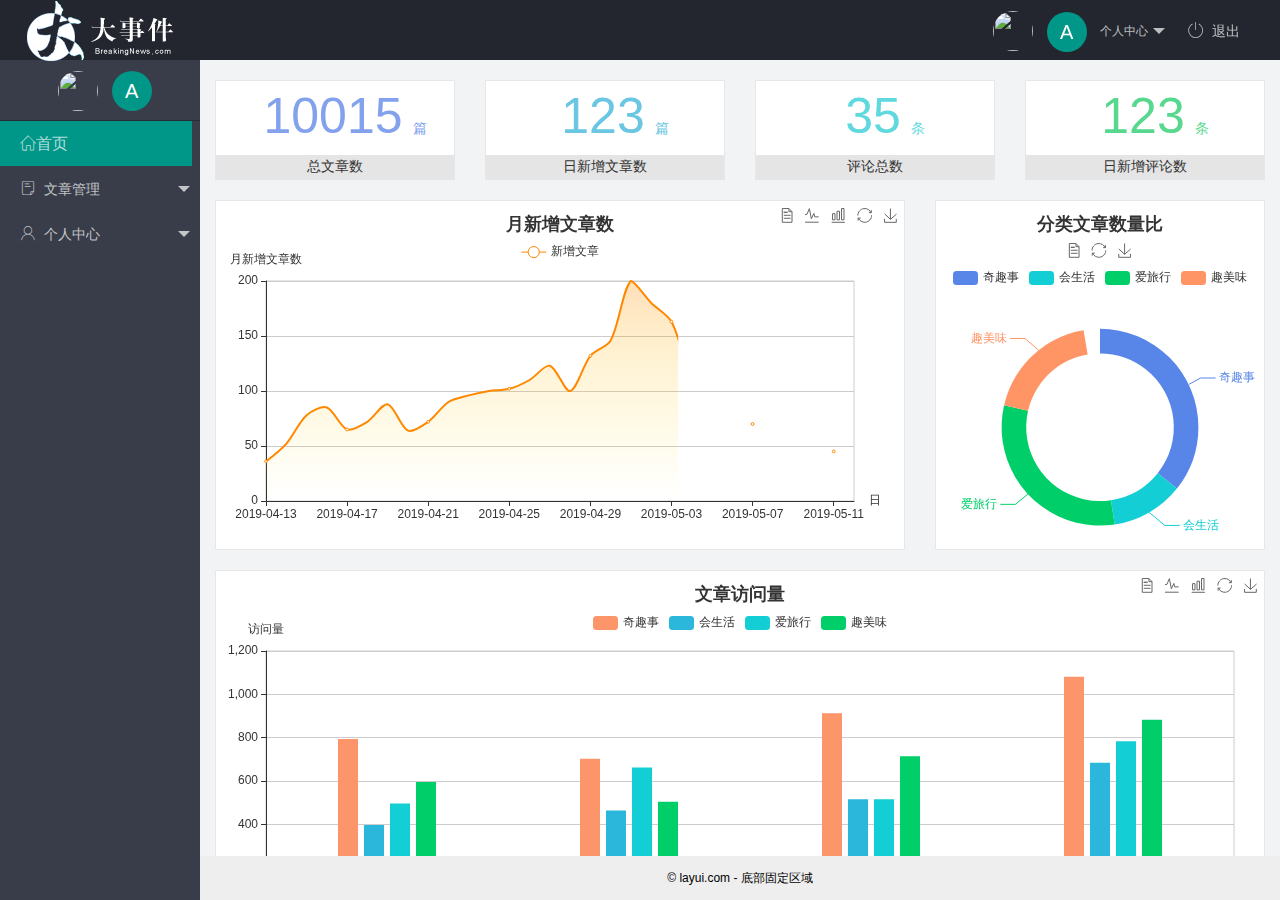
==== commit 8f39ac30: "个人中心开发完毕" ====
--- a/index.html
+++ b/index.html
@@ -65,9 +65,12 @@
                     <li class="layui-nav-item">
                         <a href="javascript:;"><span class="iconfont icon-user"></span>个人中心</a>
                         <dl class="layui-nav-child">
-                            <dd><a href="javascript:;"><i class="layui-icon layui-icon-app"></i> 基本资料</a></dd>
-                            <dd><a href="javascript:;"><i class="layui-icon layui-icon-app"></i> 更换头像</a></dd>
-                            <dd><a href="javascript:;"><i class="layui-icon layui-icon-app"></i> 重置密码</a></dd>
+                            <dd><a href="./user/user_info.html" target="fm"><i class="layui-icon layui-icon-app"></i>
+                                    基本资料</a></dd>
+                            <dd><a href="./user/user_avatar.html" target="fm"><i class="layui-icon layui-icon-app"></i>
+                                    更换头像</a></dd>
+                            <dd><a href="./user/user_pwd.html" target="fm"><i class="layui-icon layui-icon-app"></i>
+                                    重置密码</a></dd>
 
                         </dl>
                     </li>
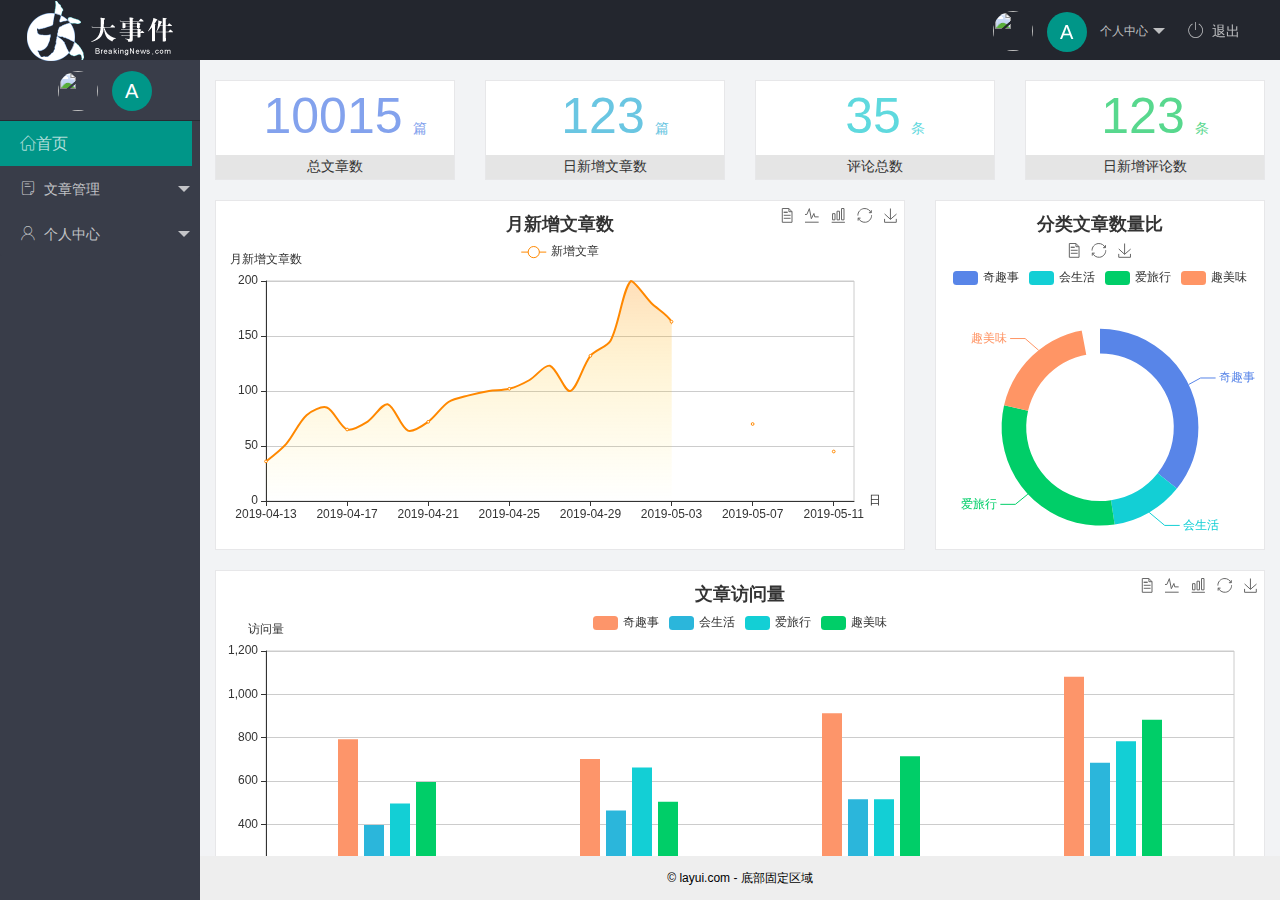
==== commit 50ac7602: "文章部分完成" ====
--- a/index.html
+++ b/index.html
@@ -12,7 +12,7 @@
 </head>
 
 <body class=" layui-layout-body">
-    <div class="layui-layout layui-layout-admin">
+    <div class="layui-lay   out layui-layout-admin">
         <div class="layui-header">
             <div class="layui-logo">
                 <img src="./assets/images/logo.png" alt="">
@@ -56,9 +56,12 @@
                     <li class="layui-nav-item ">
                         <a class="" href="javascript:;"><span class="iconfont icon-16"></span>文章管理</a>
                         <dl class="layui-nav-child">
-                            <dd><a href="javascript:;"><i class="layui-icon layui-icon-app"></i> 文章类别</a></dd>
-                            <dd><a href="javascript:;"><i class="layui-icon layui-icon-app"></i> 文章列表</a></dd>
-                            <dd><a href="javascript:;"><i class="layui-icon layui-icon-app"></i> 发布文章</a></dd>
+                            <dd><a href="./article/art_cate.html" target="fm"><i class="layui-icon layui-icon-app"></i>
+                                    文章类别</a></dd>
+                            <dd><a href="./article/art_list.html" target="fm"><i class="layui-icon layui-icon-app"></i>
+                                    文章列表</a></dd>
+                            <dd><a href='./article/art_pub.html' target='fm'><i class="layui-icon layui-icon-app"></i>
+                                    发布文章</a></dd>
 
                         </dl>
                     </li>
